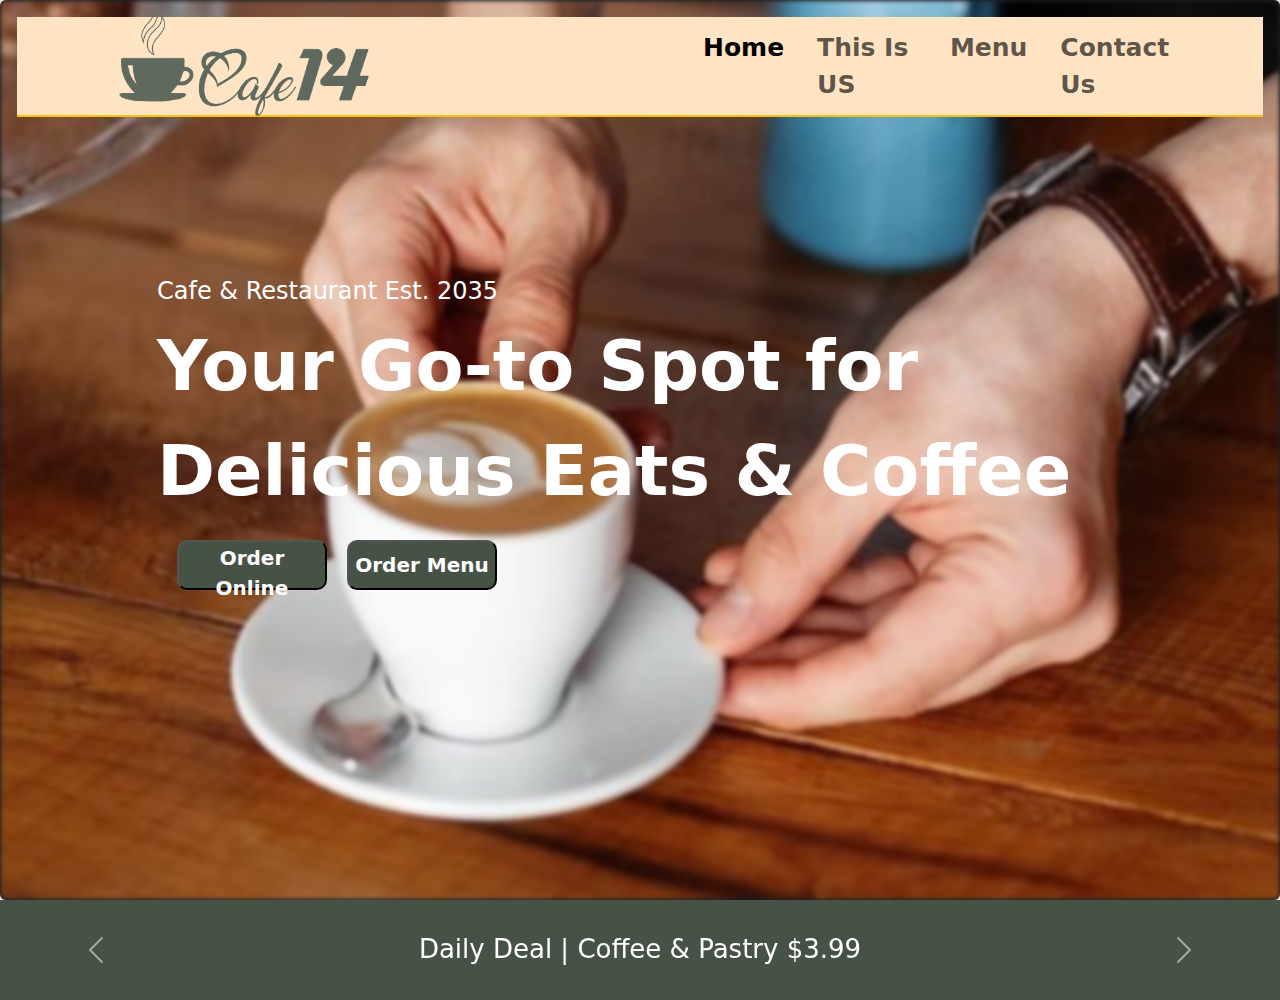
==== index.html @ 13548857 "first commit" ====
<!doctype html>
<html lang="en">
  <head>
    <meta charset="utf-8">
    <meta name="viewport" content="width=device-width, initial-scale=1">
    <title>G-Protect-3</title>
    <link href="https://cdn.jsdelivr.net/npm/bootstrap@5.3.3/dist/css/bootstrap.min.css" rel="stylesheet" integrity="sha384-QWTKZyjpPEjISv5WaRU9OFeRpok6YctnYmDr5pNlyT2bRjXh0JMhjY6hW+ALEwIH" crossorigin="anonymous">
    <link rel="stylesheet" href="style.css">
  </head>
  <body>
  <section>
    <!-- 1st section -->
    <section>
        <div class="card bg-wal text-bg-dark">
            <img src="images/bg.jpeg" class="card-img" alt="...">
            <div class="card-img-overlay">
                <!-- Navbar -->
                <div>
                    <nav class="navbar navv navbar-expand-lg border-bottom border-warning border-2">
                        <div class="container-fluid">
                          <a class="navbar-brand" href="#">
                            <img src="images/Cafe 14 Loogo.png" class="logo" alt="">
                          </a>
                          <button class="navbar-toggler" type="button" data-bs-toggle="collapse" data-bs-target="#navbarNavAltMarkup" aria-controls="navbarNavAltMarkup" aria-expanded="false" aria-label="Toggle navigation">
                            <span class="navbar-toggler-icon"></span>
                          </button>
                          
                          <div class="collapse navbar-collapse" id="navbarNavAltMarkup">
                            <div class="colorr">
                            <div class="navbar-nav">
                              <a class="nav-link active" aria-current="page" href="#">Home</a>
                              <a class="nav-link link1" href="#">This Is US</a>
                              <a class="nav-link link1" href="#">Menu</a>
                              <a class="nav-link link1" href="#">Contact Us</a>
                              <button class="btn-nav">Login</button>
                            </div>
                            
                        </div>
                          </div>
                        </div>
                      </nav>
                      <!-- middle-text -->
                      <div class="middle-text">
                        <p class="h4">Cafe & Restaurant Est. 2035</p>
                        <p class="sizee">Your Go-to Spot for<br>Delicious Eats & Coffee</p>
                       
                        <div class="d-flex">
                            <button class="btn-middle">Order Online </button>
                            <button class="btn-middle">Order Menu</button>
                        </div>
                      </div>
                </div>
            </div>
          </div>
    </section>
    <!-- slider section -->
    <section class="slider-sec">
        <div id="carouselExampleControlsNoTouching" class="carousel slide" data-bs-touch="false">
            <div class="carousel-inner slider">
              <div class="carousel-item slider-text active">
                <p>
                    Daily Deal  | Coffee & Pastry $3.99</p>
              </div>
              <div class="carousel-item slider-text">
                <p>Weekend Brunch     I    Saturday 9am - 2pm</p>
              </div>
              
            </div>
            <button class="carousel-control-prev" type="button" data-bs-target="#carouselExampleControlsNoTouching" data-bs-slide="prev">
              <span class="carousel-control-prev-icon" aria-hidden="true"></span>
              <span class="visually-hidden">Previous</span>
            </button>
            <button class="carousel-control-next" type="button" data-bs-target="#carouselExampleControlsNoTouching" data-bs-slide="next">
              <span class="carousel-control-next-icon" aria-hidden="true"></span>
              <span class="visually-hidden">Next</span>
            </button>
          </div>
    </section>
  </section>
    <script src="https://cdn.jsdelivr.net/npm/bootstrap@5.3.3/dist/js/bootstrap.bundle.min.js" integrity="sha384-YvpcrYf0tY3lHB60NNkmXc5s9fDVZLESaAA55NDzOxhy9GkcIdslK1eN7N6jIeHz" crossorigin="anonymous"></script>
  </body>
</html>
---- style.css ----
/* 1st section */
/* dasktop */
 @media only screen and (min-width:801px){ 
.card-img{
    height:100%;
    width: 100%;
    filter: blur(2px);
}
.bg-wal{
    height:900px;
}
/* navbar */

.navbar{
    background-color: bisque;
    height: 100px;
}
.colorr{
    width: 100%;
}
.navbar-brand{
    margin-left: 90px;
   
}
.link1{
    margin-left: 17px;
}
.navbar-nav{
font-weight: 700;
padding: 10px;
margin-left: 300px;
font-size: 25px;
}
.btn-nav{
    width: 170px;
    height: 60px;
    font-weight: 700;
    font-size: 23px;
    background-color: rgb(71, 82, 71);
    border-radius: 10px;
    color: white;
   margin-left: 430px;
}
.logo{
    width: 250px;
    height: 130px;
}
}

/* moblie */
@media only screen and (max-width:600px){
    .colorr{
        width: 100%;
    }
    .logo{
        width: 150px;
        height: 80px;
    }
    .navbar-brand{
        font-size: 40px;
        color: rgb(71, 82, 71);
        font-weight: 700;
    }
  
  .navbar{
    background-color: bisque;
  
  }
    .navbar-nav{
    font-weight: 700;
    padding: 10px;
    text-align: center;
    font-size: 20px;
    }
    .btn-nav{
        width: 130px;
        height: 40px;
        font-weight: 700;
        font-size: 20px;
        background-color: rgb(71, 82, 71);
        border-radius: 10px;
        color: white;
      margin-left: 190px;
      margin-bottom: 20px;
    }
}

/* Middle text */
/* responsive */
/* dasktop */
@media only screen and (min-width:801px){ 
.middle-text{
margin-left: 140px;
margin-top: 160px;
 
}
.sizee{
    font-size: 70px;
    font-weight: 700;
}
.btn-middle{
    width: 150px;
    height: 50px;
    font-weight: 700;
    font-size: 20px;
    background-color:rgb(71, 82, 71);
    border-radius: 10px;
    color: white;
    margin-left: 20px;
    
}
}
/* moblie */
@media only screen and (max-width:600px){
    .middle-text{
        margin-left:130px;
        margin-top: 40px;
         
        }
        .sizee{
            font-size: 30px;
            font-weight: 700;
            color:rgb(71, 82, 71);
        }
        .btn-middle{
            width: 120px;
            height: 40px;
            font-weight: 700;
            font-size: 13px;
            background-color:rgb(71, 82, 71);
            border-radius: 10px;
            color: white;
            margin-left: 10px;
            
        }
}
/* slider-sec */

.slider{
    height: 100px;
    background-color: rgb(71, 82, 71);
}
.slider-text {
    text-align: center;
    font-size: 26px;
    color: white;
    margin-top: 30px;
}
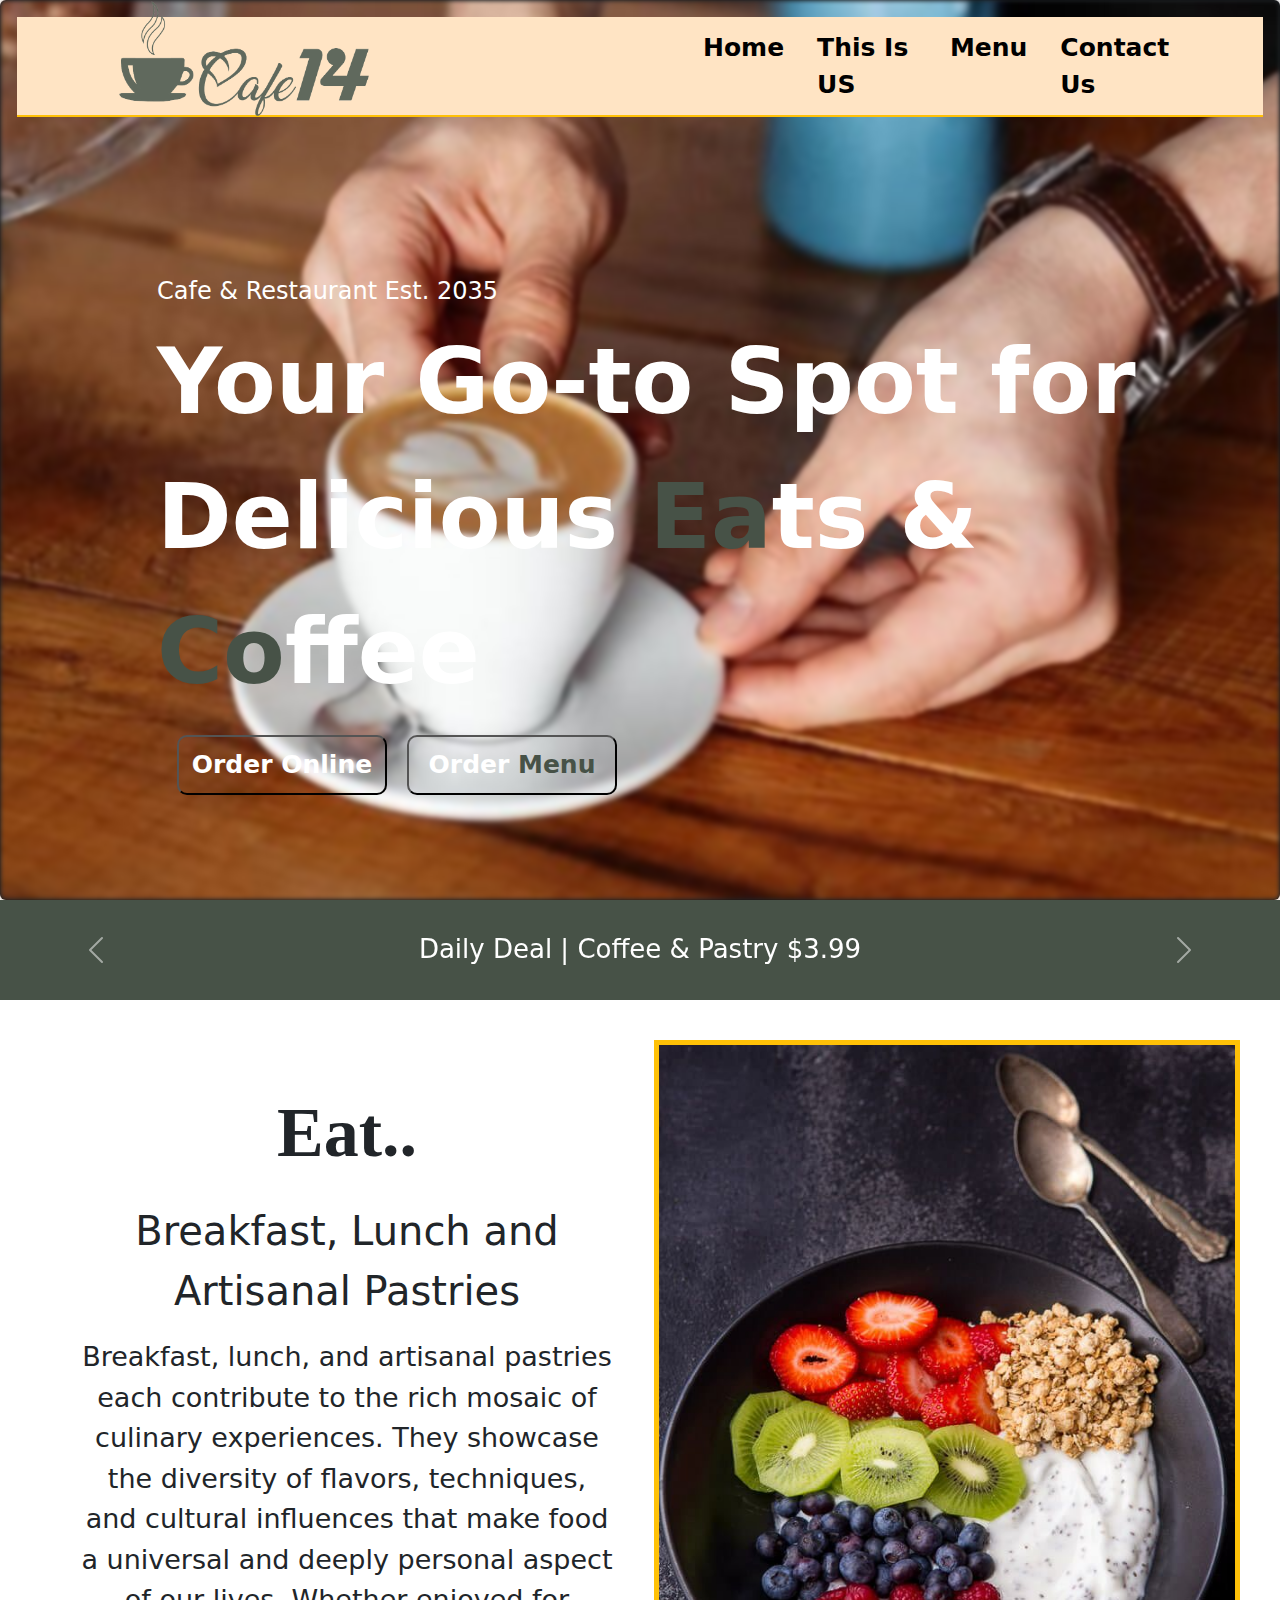
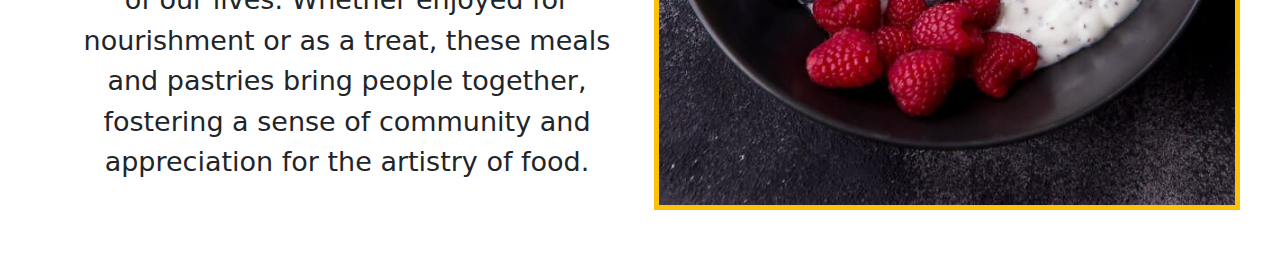
==== commit e8d71f16: "first commit" ====
--- a/index.html
+++ b/index.html
@@ -28,7 +28,7 @@
                           <div class="collapse navbar-collapse" id="navbarNavAltMarkup">
                             <div class="colorr">
                             <div class="navbar-nav">
-                              <a class="nav-link active" aria-current="page" href="#">Home</a>
+                              <a class="nav-link active link2" aria-current="page" href="#">Home</a>
                               <a class="nav-link link1" href="#">This Is US</a>
                               <a class="nav-link link1" href="#">Menu</a>
                               <a class="nav-link link1" href="#">Contact Us</a>
@@ -42,11 +42,11 @@
                       <!-- middle-text -->
                       <div class="middle-text">
                         <p class="h4">Cafe & Restaurant Est. 2035</p>
-                        <p class="sizee">Your Go-to Spot for<br>Delicious Eats & Coffee</p>
+                        <p class="sizee">Your Go-to Spot for<br>Delicious <span>Ea</span>ts & <span>Co</span>ffee</p>
                        
                         <div class="d-flex">
                             <button class="btn-middle">Order Online </button>
-                            <button class="btn-middle">Order Menu</button>
+                            <button class="btn-middle">Order <span>Menu</span></button>
                         </div>
                       </div>
                 </div>
@@ -76,6 +76,19 @@
             </button>
           </div>
     </section>
+    <!-- Eat sec -->
+    <section>
+        <div class="d-flexx">
+            <div class="eat-text">
+                <p class="eat-size">Eat..</p>
+                <p class="eat-size2">Breakfast, Lunch and Artisanal Pastries</p>
+                <p class="eat-size3">Breakfast, lunch, and artisanal pastries each contribute to the rich mosaic of culinary experiences. They showcase the diversity of flavors, techniques, and cultural influences that make food a universal and deeply personal aspect of our lives. Whether enjoyed for nourishment or as a treat, these meals and pastries bring people together, fostering a sense of community and appreciation for the artistry of food.</p>
+            </div>
+            <div class="eat-img">
+                <img src="images/breakfast.jpeg" class="breakfast border border-5 border-warning" alt="">
+            </div>
+        </div>
+    </section>
   </section>
     <script src="https://cdn.jsdelivr.net/npm/bootstrap@5.3.3/dist/js/bootstrap.bundle.min.js" integrity="sha384-YvpcrYf0tY3lHB60NNkmXc5s9fDVZLESaAA55NDzOxhy9GkcIdslK1eN7N6jIeHz" crossorigin="anonymous"></script>
   </body>
--- a/style.css
+++ b/style.css
@@ -24,6 +24,10 @@
 }
 .link1{
     margin-left: 17px;
+    color:black;
+}
+.link2{
+    color:rgb(71, 82, 71);
 }
 .navbar-nav{
 font-weight: 700;
@@ -46,7 +50,43 @@
     height: 130px;
 }
 }
-
+/* tap */
+@media only screen and (min-width:601px) and (max-width:800px){
+    .colorr{
+        width: 100%;
+    }
+    .logo{
+        width: 150px;
+        height: 80px;
+    }
+    .navbar-brand{
+        font-size: 50px;
+        color: rgb(71, 82, 71);
+        font-weight: 700;
+    }
+  
+  .navbar{
+    background-color: bisque;
+  
+  }
+    .navbar-nav{
+    font-weight: 700;
+    padding: 10px;
+    text-align: center;
+    font-size: 20px;
+    }
+    .btn-nav{
+        width: 130px;
+        height: 40px;
+        font-weight: 700;
+        font-size: 20px;
+        background-color: rgb(71, 82, 71);
+        border-radius: 10px;
+        color: white;
+      margin-left: 190px;
+      margin-bottom: 20px;
+    } 
+}
 /* moblie */
 @media only screen and (max-width:600px){
     .colorr{
@@ -94,21 +134,48 @@
 margin-top: 160px;
  
 }
+span{
+    color:rgb(71, 82, 71);
+}
 .sizee{
-    font-size: 70px;
+    font-size: 90px;
     font-weight: 700;
 }
 .btn-middle{
-    width: 150px;
-    height: 50px;
-    font-weight: 700;
-    font-size: 20px;
-    background-color:rgb(71, 82, 71);
+    width: 210px;
+    height: 60px;
+    font-weight: 700;
+    font-size: 25px;
+    background-color: transparent;
     border-radius: 10px;
-    color: white;
+    color:white;
     margin-left: 20px;
     
 }
+}
+/* tap */
+@media only screen and (min-width:601px) and (max-width:800px){
+    .middle-text{
+        margin-left:130px;
+        margin-top: 40px;
+         
+        }
+        .sizee{
+            font-size: 30px;
+            font-weight: 700;
+            color:black;
+        }
+        .btn-middle{
+            width: 120px;
+            height: 40px;
+            font-weight: 700;
+            font-size: 13px;
+            background-color:rgb(71, 82, 71);
+            border-radius: 10px;
+            color: white;
+            margin-left: 10px;
+            
+        }
 }
 /* moblie */
 @media only screen and (max-width:600px){
@@ -120,7 +187,7 @@
         .sizee{
             font-size: 30px;
             font-weight: 700;
-            color:rgb(71, 82, 71);
+            color:black;
         }
         .btn-middle{
             width: 120px;
@@ -134,6 +201,17 @@
             
         }
 }
+/* hover btn */
+.link1:hover{
+    color:rgb(71, 82, 71);
+}
+span:hover{
+    color: black;  
+}
+.btn-middle:hover{
+    background-color:rgb(71, 82, 71);
+    color: black;
+}
 /* slider-sec */
 
 .slider{
@@ -145,4 +223,36 @@
     font-size: 26px;
     color: white;
     margin-top: 30px;
+}
+/* eat sec */
+.d-flexx{
+
+    display: flex;
+    padding: 40px;
+}
+.breakfast{
+width: 100%;
+height: 100%;
+}
+.eat-text{
+    text-align: center;
+    width: 900px;
+    
+    padding: 40px;
+}
+.eat-img{
+    
+    width:900px ;
+    height: 770px;
+}
+.eat-size{
+    font-size: 70px;
+    font-weight: 800;
+    font-family:serif;
+}
+.eat-size2{
+    font-size: 40px;
+}
+.eat-size3{
+    font-size: 27px;
 }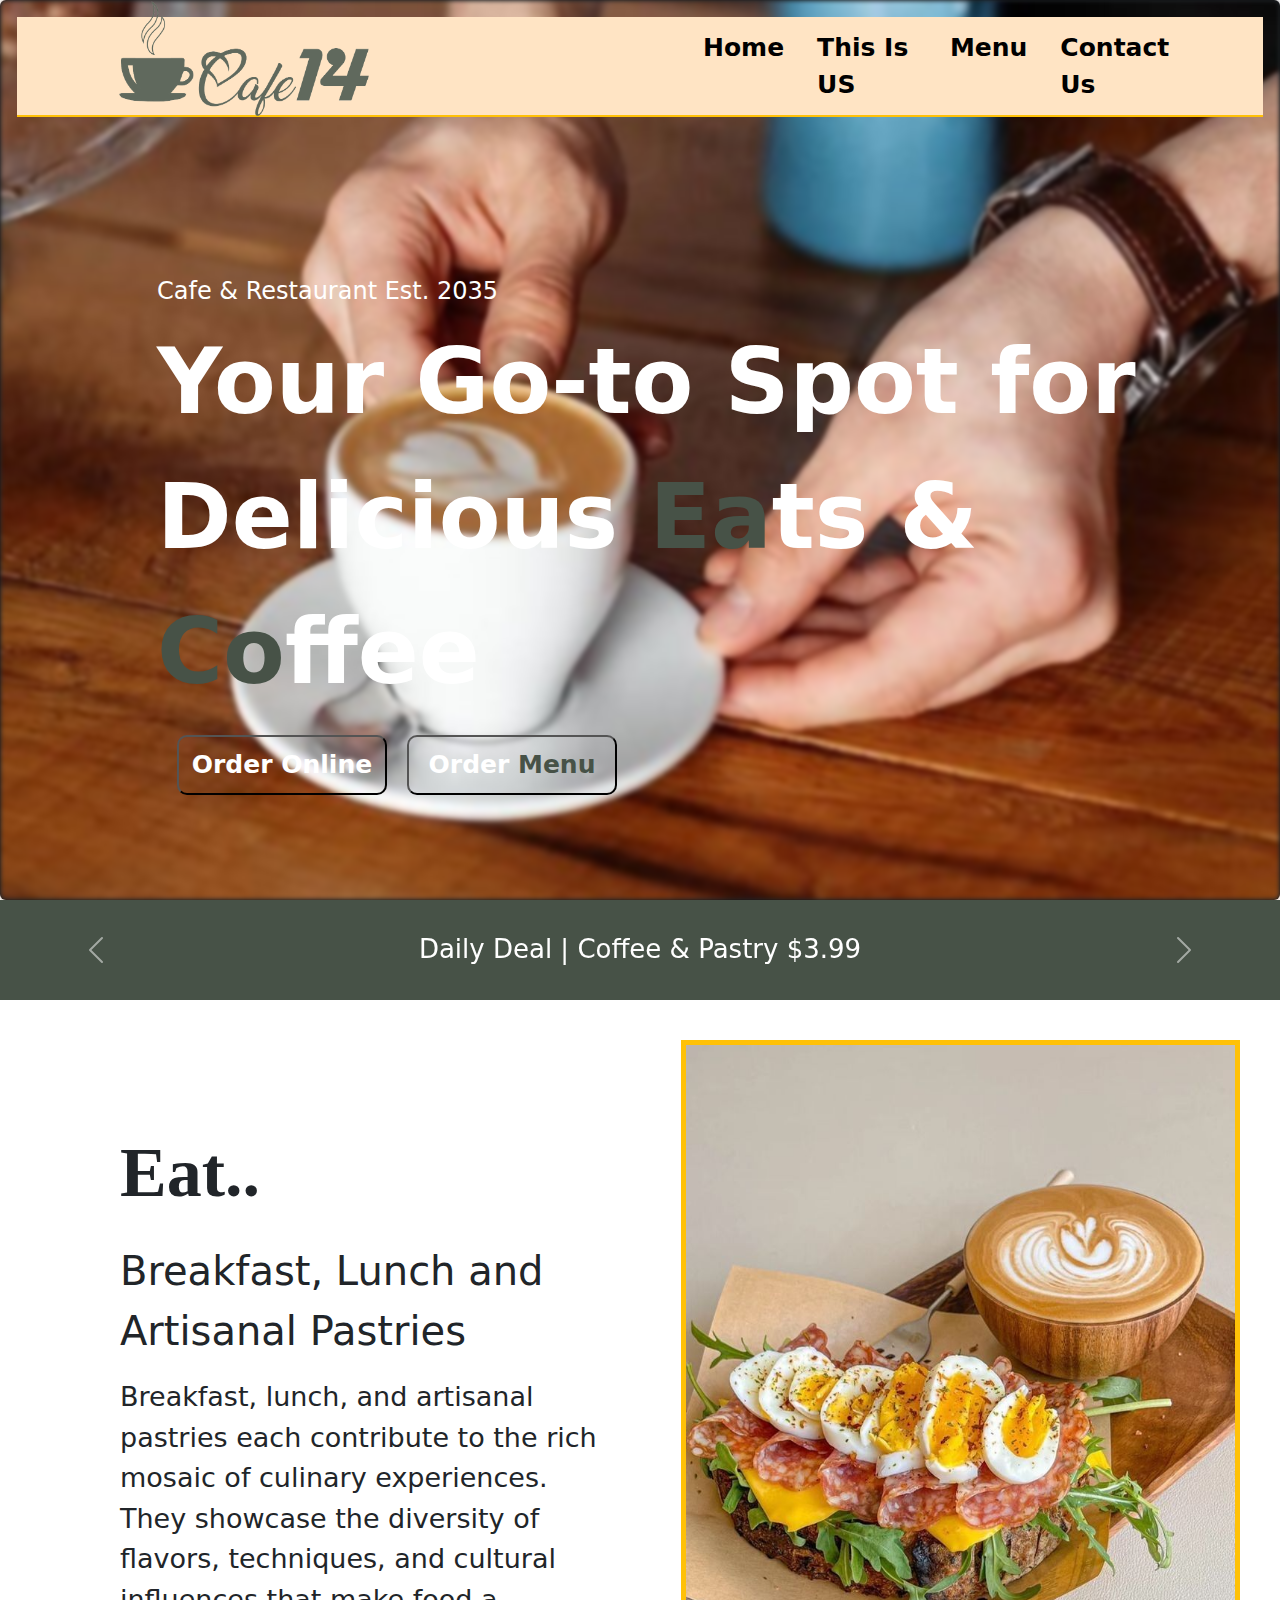
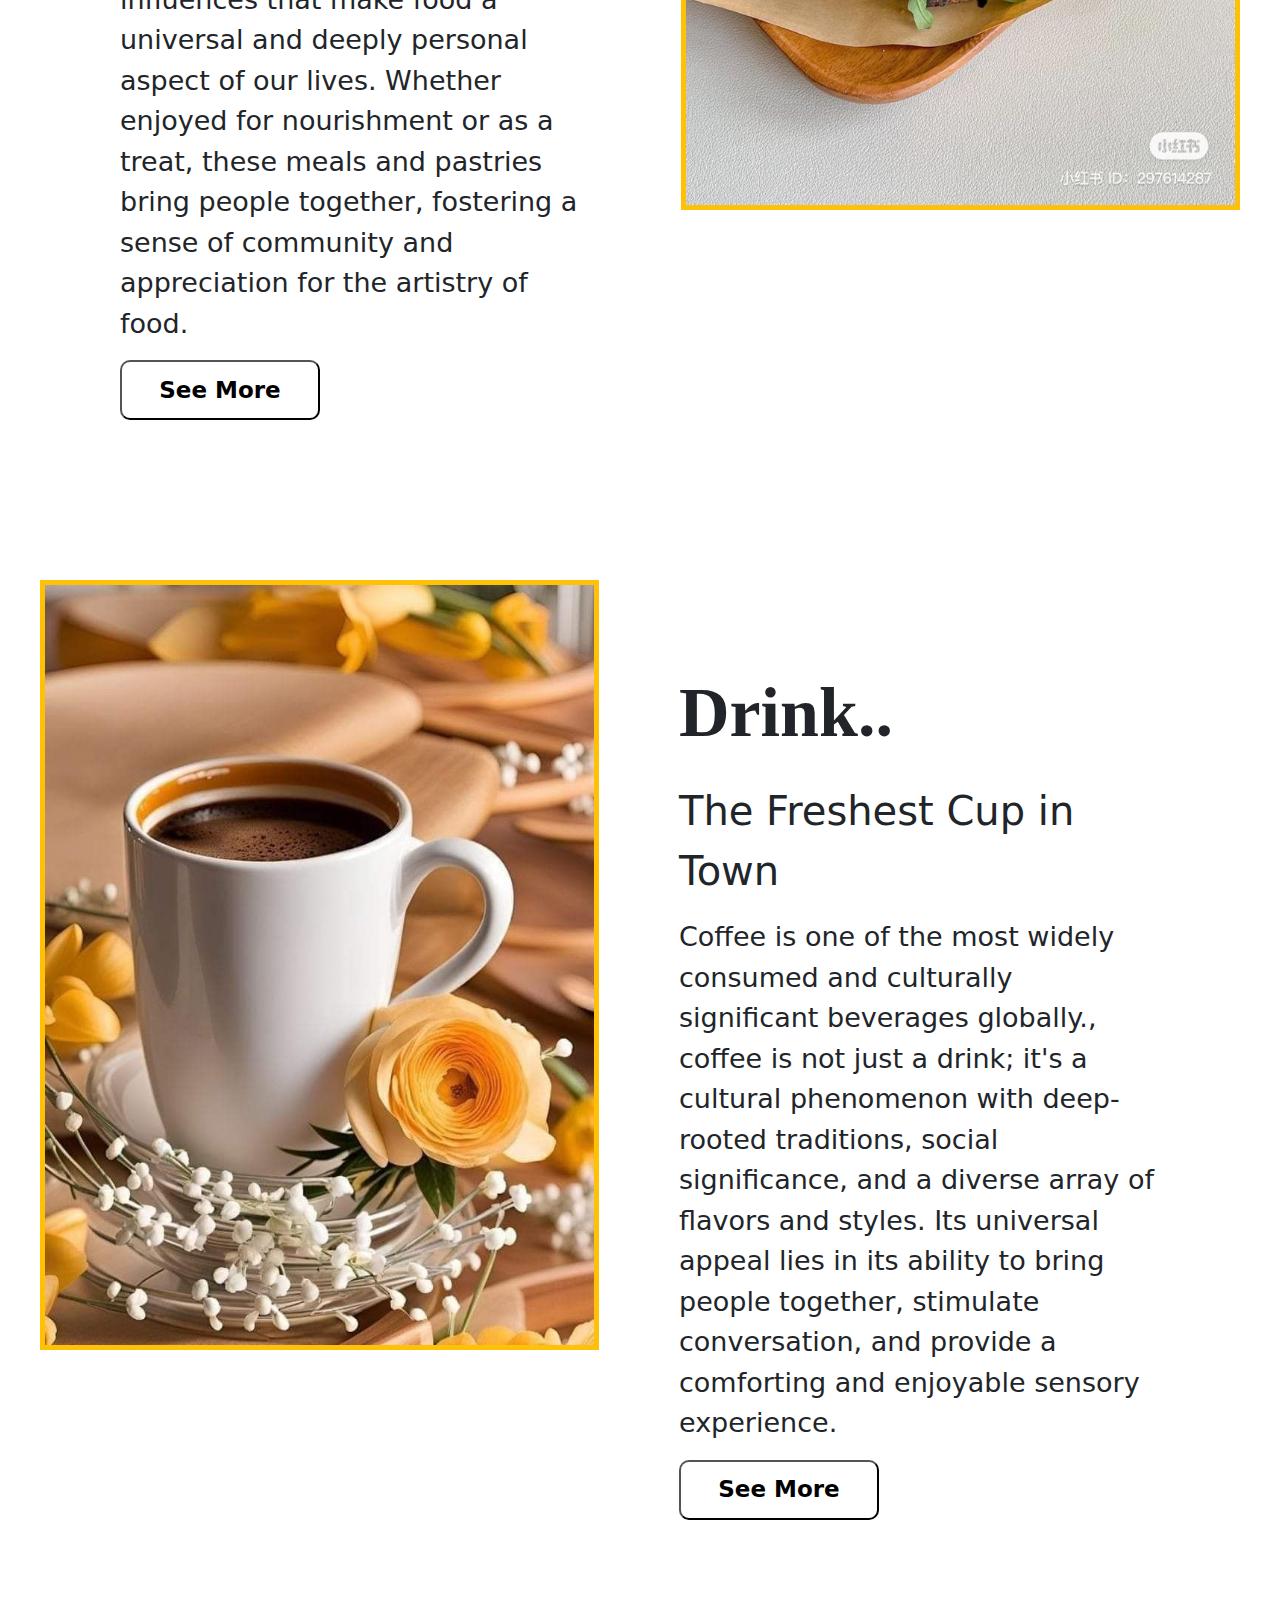
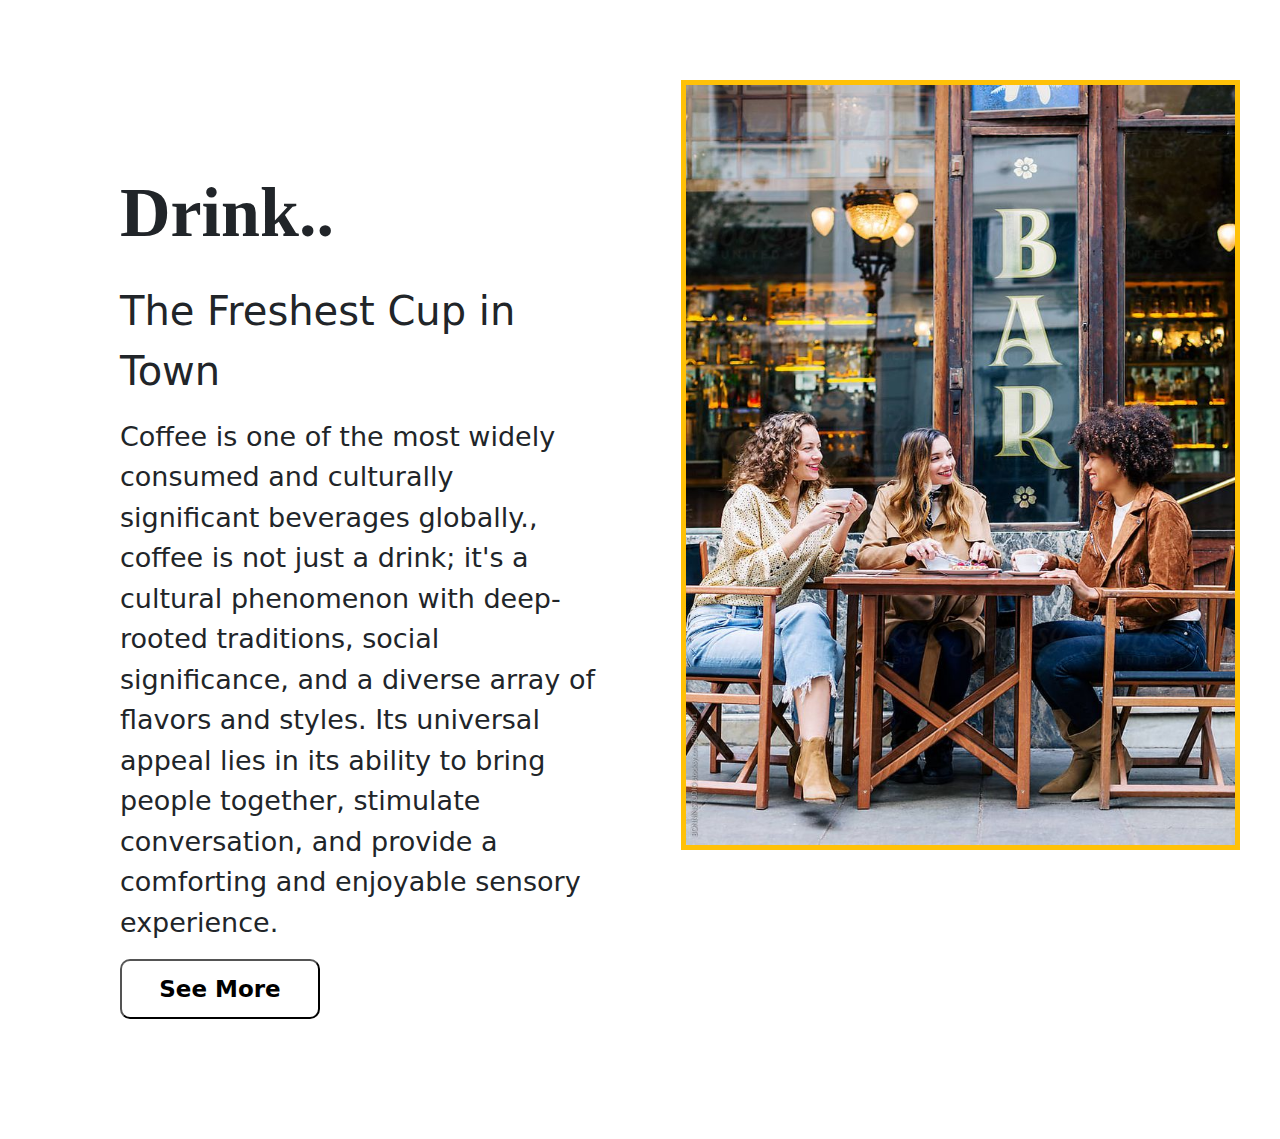
==== commit b1317518: "done" ====
--- a/index.html
+++ b/index.html
@@ -78,17 +78,50 @@
     </section>
     <!-- Eat sec -->
     <section>
-        <div class="d-flexx">
+        <div class="d-flexxx">
             <div class="eat-text">
                 <p class="eat-size">Eat..</p>
                 <p class="eat-size2">Breakfast, Lunch and Artisanal Pastries</p>
                 <p class="eat-size3">Breakfast, lunch, and artisanal pastries each contribute to the rich mosaic of culinary experiences. They showcase the diversity of flavors, techniques, and cultural influences that make food a universal and deeply personal aspect of our lives. Whether enjoyed for nourishment or as a treat, these meals and pastries bring people together, fostering a sense of community and appreciation for the artistry of food.</p>
+                <button class="eat-btn">See More</button>
             </div>
             <div class="eat-img">
                 <img src="images/breakfast.jpeg" class="breakfast border border-5 border-warning" alt="">
             </div>
         </div>
     </section>
+    <!-- drink sec -->
+    <section>
+        <div class="d-flexx">
+            <div class="drink-img">
+                <img src="images/drink.jpeg" class="breakfast border border-5 border-warning" alt="">
+            </div>
+            <div class="drink-text">
+                <p class="drink-size">Drink..</p>
+                <p class="drink-size2">The Freshest Cup in Town </p>
+                <p class="drink-size3">
+                    Coffee is one of the most widely consumed and culturally significant beverages globally., coffee is not just a drink; it's a cultural phenomenon with deep-rooted traditions, social significance, and a diverse array of flavors and styles. Its universal appeal lies in its ability to bring people together, stimulate conversation, and provide a comforting and enjoyable sensory experience.</p>
+                <button class="drink-btn">See More</button>
+            </div>
+            
+        </div>
+    </section>
+        <!-- enjoy sec -->
+        <section>
+            <div class="d-flexx">
+               
+                <div class="enjoy-text">
+                    <p class="enjoy-size">Drink..</p>
+                    <p class="enjoy-size2">The Freshest Cup in Town </p>
+                    <p class="enjoy-size3">
+                        Coffee is one of the most widely consumed and culturally significant beverages globally., coffee is not just a drink; it's a cultural phenomenon with deep-rooted traditions, social significance, and a diverse array of flavors and styles. Its universal appeal lies in its ability to bring people together, stimulate conversation, and provide a comforting and enjoyable sensory experience.</p>
+                    <button class="enjoy-btn">See More</button>
+                </div>
+                <div class="enjoy-img">
+                    <img src="images/friend.jpeg" class="breakfast border border-5 border-warning" alt="">
+                </div>
+            </div>
+        </section>
   </section>
     <script src="https://cdn.jsdelivr.net/npm/bootstrap@5.3.3/dist/js/bootstrap.bundle.min.js" integrity="sha384-YvpcrYf0tY3lHB60NNkmXc5s9fDVZLESaAA55NDzOxhy9GkcIdslK1eN7N6jIeHz" crossorigin="anonymous"></script>
   </body>
--- a/style.css
+++ b/style.css
@@ -225,7 +225,7 @@
     margin-top: 30px;
 }
 /* eat sec */
-.d-flexx{
+.d-flexxx{
 
     display: flex;
     padding: 40px;
@@ -235,14 +235,14 @@
 height: 100%;
 }
 .eat-text{
-    text-align: center;
+    text-align:start;
     width: 900px;
     
-    padding: 40px;
+    padding: 80px;
 }
 .eat-img{
     
-    width:900px ;
+    width:860px ;
     height: 770px;
 }
 .eat-size{
@@ -255,4 +255,107 @@
 }
 .eat-size3{
     font-size: 27px;
+}
+.eat-btn{
+    width: 200px;
+    height: 60px;
+    font-weight: 700;
+    font-size: 23px;
+    background-color: white;
+    border-radius: 10px;
+    color:black;
+}
+.eat-btn:hover{
+    background-color:rgb(71, 82, 71);
+    color:white;
+}
+/* drink-sec */
+.d-flexx{
+ 
+    display: flex;
+    padding: 40px;
+}
+.breakfast{
+width: 100%;
+height: 100%;
+}
+.drink-text{
+    text-align:start;
+    width: 900px;
+    
+    padding: 80px;
+}
+.drink-img{
+    
+    width:860px ;
+    height: 770px;
+}
+.drink-size{
+    font-size: 70px;
+    font-weight: 800;
+    font-family:serif;
+}
+.drink-size2{
+    font-size: 40px;
+}
+.drink-size3{
+    font-size: 27px;
+}
+.drink-btn{
+    width: 200px;
+    height: 60px;
+    font-weight: 700;
+    font-size: 23px;
+    background-color: white;
+    border-radius: 10px;
+    color:black;
+}
+.drink-btn:hover{
+    background-color:rgb(71, 82, 71);
+    color:white;
+}
+/* enjoy-sec */
+.d-flexx{
+    
+    display: flex;
+    padding: 40px;
+}
+.breakfast{
+width: 100%;
+height: 100%;
+}
+.enjoy-text{
+    text-align:start;
+    width: 900px;
+    
+    padding: 80px;
+}
+.enjoy-img{
+    
+    width:860px ;
+    height: 770px;
+}
+.enjoy-size{
+    font-size: 70px;
+    font-weight: 800;
+    font-family:serif;
+}
+.enjoy-size2{
+    font-size: 40px;
+}
+.enjoy-size3{
+    font-size: 27px;
+}
+.enjoy-btn{
+    width: 200px;
+    height: 60px;
+    font-weight: 700;
+    font-size: 23px;
+    background-color: white;
+    border-radius: 10px;
+    color:black;
+}
+.enjoy-btn:hover{
+    background-color:rgb(71, 82, 71);
+    color:white;
 }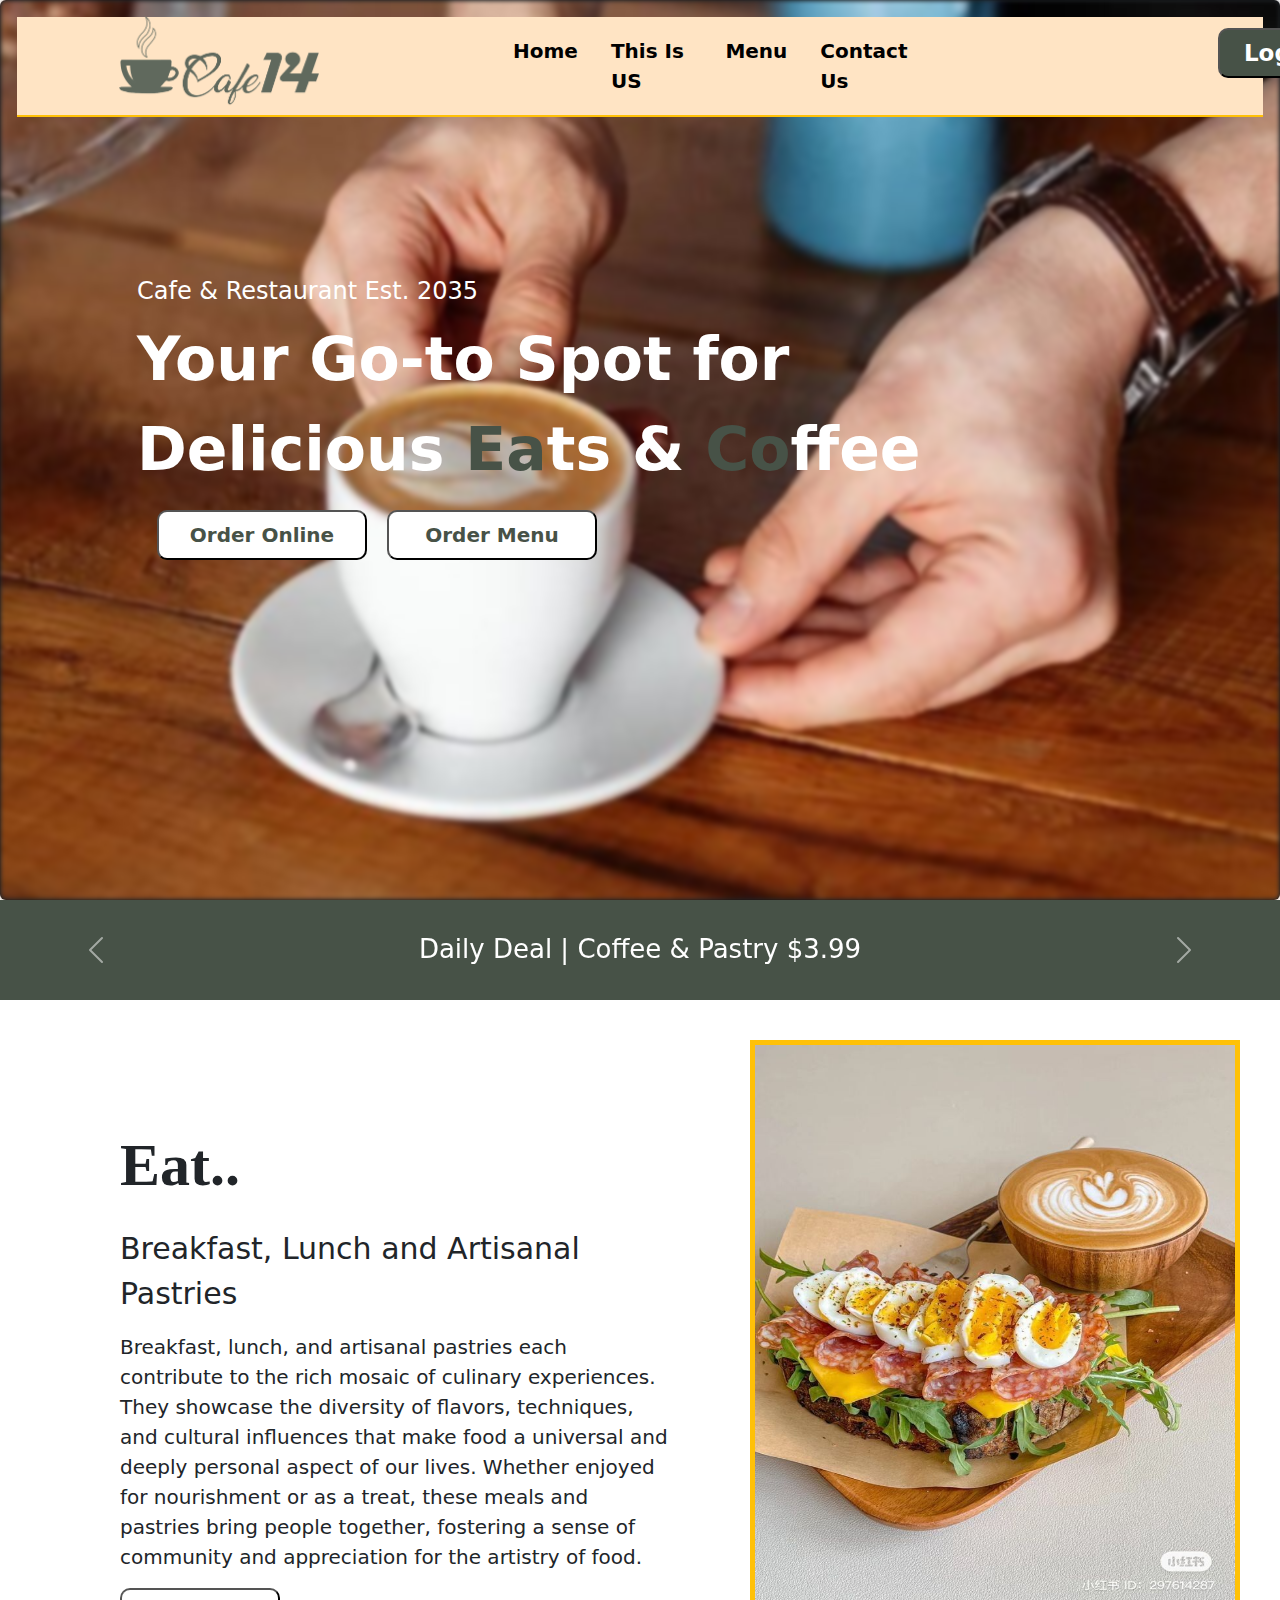
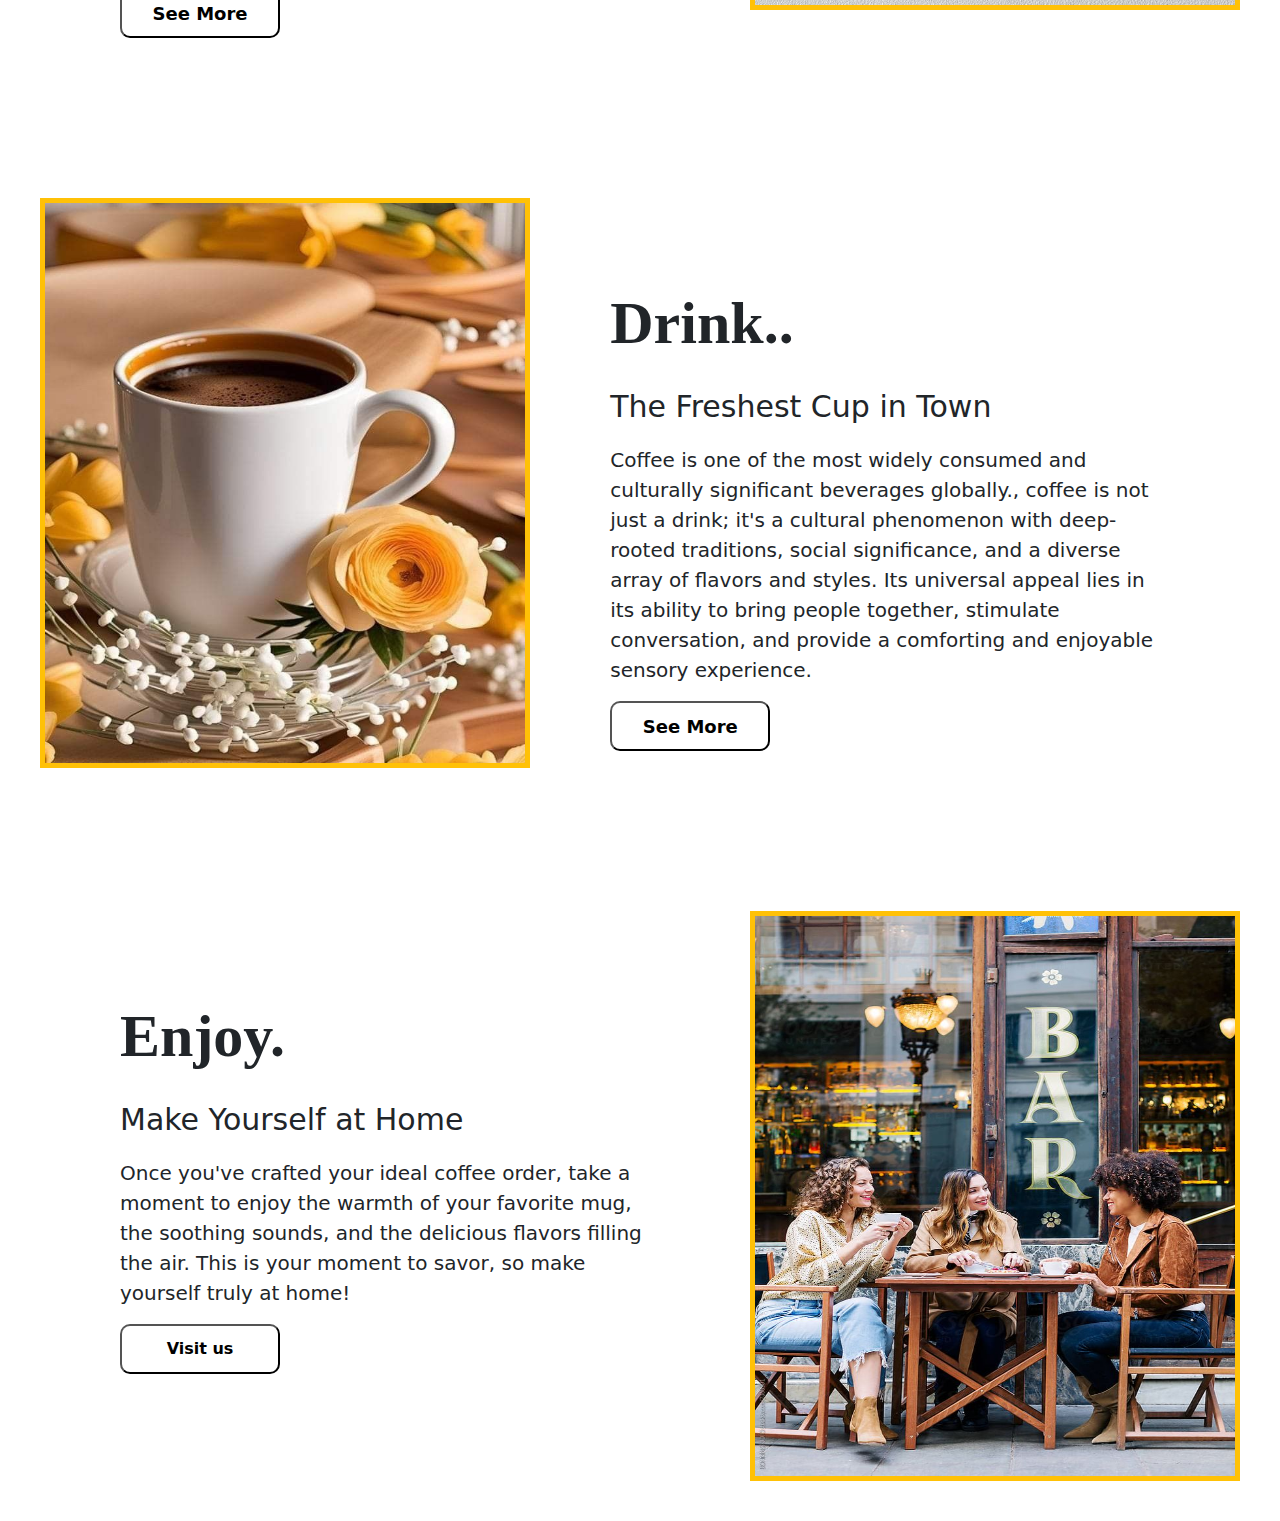
==== commit c0f010b9: "done" ====
--- a/index.html
+++ b/index.html
@@ -46,7 +46,7 @@
                        
                         <div class="d-flex">
                             <button class="btn-middle">Order Online </button>
-                            <button class="btn-middle">Order <span>Menu</span></button>
+                            <button class="btn-middle">Order Menu</button>
                         </div>
                       </div>
                 </div>
@@ -94,7 +94,7 @@
     <section>
         <div class="d-flexx">
             <div class="drink-img">
-                <img src="images/drink.jpeg" class="breakfast border border-5 border-warning" alt="">
+                <img src="images/drink.jpeg" class="breakfast2 border border-5 border-warning" alt="">
             </div>
             <div class="drink-text">
                 <p class="drink-size">Drink..</p>
@@ -108,17 +108,17 @@
     </section>
         <!-- enjoy sec -->
         <section>
-            <div class="d-flexx">
+            <div class="d-flexxex">
                
                 <div class="enjoy-text">
-                    <p class="enjoy-size">Drink..</p>
-                    <p class="enjoy-size2">The Freshest Cup in Town </p>
+                    <p class="enjoy-size">Enjoy.</p>
+                    <p class="enjoy-size2">Make Yourself at Home</p>
                     <p class="enjoy-size3">
-                        Coffee is one of the most widely consumed and culturally significant beverages globally., coffee is not just a drink; it's a cultural phenomenon with deep-rooted traditions, social significance, and a diverse array of flavors and styles. Its universal appeal lies in its ability to bring people together, stimulate conversation, and provide a comforting and enjoyable sensory experience.</p>
-                    <button class="enjoy-btn">See More</button>
+                     Once you've crafted your ideal coffee order, take a moment to enjoy the warmth of your favorite mug, the soothing sounds, and the delicious flavors filling the air. This is your moment to savor, so make yourself truly at home!</p>
+                    <button class="enjoy-btn">Visit us</button>
                 </div>
                 <div class="enjoy-img">
-                    <img src="images/friend.jpeg" class="breakfast border border-5 border-warning" alt="">
+                    <img src="images/friend.jpeg" class="breakfast3 border border-5 border-warning" alt="">
                 </div>
             </div>
         </section>
--- a/style.css
+++ b/style.css
@@ -32,22 +32,22 @@
 .navbar-nav{
 font-weight: 700;
 padding: 10px;
-margin-left: 300px;
-font-size: 25px;
+margin-left: 160px;
+font-size: 20px;
 }
 .btn-nav{
-    width: 170px;
-    height: 60px;
+    width: 160px;
+    height: 50px;
     font-weight: 700;
     font-size: 23px;
     background-color: rgb(71, 82, 71);
     border-radius: 10px;
     color: white;
-   margin-left: 430px;
+   margin-left: 300px;
 }
 .logo{
-    width: 250px;
-    height: 130px;
+    width: 200px;
+    height: 100px;
 }
 }
 /* tap */
@@ -130,7 +130,7 @@
 /* dasktop */
 @media only screen and (min-width:801px){ 
 .middle-text{
-margin-left: 140px;
+margin-left: 120px;
 margin-top: 160px;
  
 }
@@ -138,17 +138,17 @@
     color:rgb(71, 82, 71);
 }
 .sizee{
-    font-size: 90px;
+    font-size: 60px;
     font-weight: 700;
 }
 .btn-middle{
     width: 210px;
-    height: 60px;
-    font-weight: 700;
-    font-size: 25px;
-    background-color: transparent;
+    height: 50px;
+    font-weight: 700;
+    font-size: 20px;
+    background-color:white;
     border-radius: 10px;
-    color:white;
+    color:rgb(71, 82, 71);
     margin-left: 20px;
     
 }
@@ -210,7 +210,7 @@
 }
 .btn-middle:hover{
     background-color:rgb(71, 82, 71);
-    color: black;
+    color: white;
 }
 /* slider-sec */
 
@@ -225,6 +225,9 @@
     margin-top: 30px;
 }
 /* eat sec */
+/* responsive */
+/* dasktop */
+@media only screen and (min-width:801px){
 .d-flexxx{
 
     display: flex;
@@ -242,25 +245,25 @@
 }
 .eat-img{
     
-    width:860px ;
-    height: 770px;
+    width:660px ;
+    height: 570px;
 }
 .eat-size{
-    font-size: 70px;
+    font-size: 60px;
     font-weight: 800;
     font-family:serif;
 }
 .eat-size2{
-    font-size: 40px;
+    font-size: 30px;
 }
 .eat-size3{
-    font-size: 27px;
+    font-size: 20px;
 }
 .eat-btn{
-    width: 200px;
-    height: 60px;
-    font-weight: 700;
-    font-size: 23px;
+    width: 160px;
+    height: 50px;
+    font-weight: 700;
+    font-size: 18px;
     background-color: white;
     border-radius: 10px;
     color:black;
@@ -268,14 +271,107 @@
 .eat-btn:hover{
     background-color:rgb(71, 82, 71);
     color:white;
+}}
+/* tap */
+@media only screen and (min-width:601px) and (max-width:800px){
+    .d-flexxx{
+        padding: 70px;
+    }
+    .breakfast{
+    width: 500%;
+    height: 50%;
+    }
+    .eat-text{
+        text-align:start;
+        width: 500px;
+        
+        padding: 80px;
+    }
+    .eat-img{
+        
+        width:500px ;
+        height:400px;
+    }
+    .eat-size{
+        font-size: 30px;
+        font-weight: 800;
+        font-family:serif;
+    }
+    .eat-size2{
+        font-size: 20px;
+    }
+    .eat-size3{
+        font-size: 15px;
+    }
+    .eat-btn{
+        width: 140px;
+        height: 40px;
+        font-weight: 700;
+        font-size: 13px;
+        background-color: white;
+        border-radius: 10px;
+        color:black;
+    }
+    .eat-btn:hover{
+        background-color:rgb(71, 82, 71);
+        color:white;
+    } 
+}
+/* moblie */
+@media only screen and (max-width:600px){
+    .d-flexxx{
+        padding:0px;
+    }
+    .breakfast{
+    width: 100%;
+    height: 100%;
+    }
+    .eat-text{
+        text-align:start;
+        width: 500px;
+        
+        padding: 60px;
+    }
+    .eat-img{
+        
+        width:550px ;
+        height:400px;
+    }
+    .eat-size{
+        font-size: 30px;
+        font-weight: 800;
+        font-family:serif;
+    }
+    .eat-size2{
+        font-size: 20px;
+    }
+    .eat-size3{
+        font-size: 15px;
+    }
+    .eat-btn{
+        width: 140px;
+        height: 40px;
+        font-weight: 700;
+        font-size: 13px;
+        background-color: white;
+        border-radius: 10px;
+        color:black;
+    }
+    .eat-btn:hover{
+        background-color:rgb(71, 82, 71);
+        color:white;
+    }
 }
 /* drink-sec */
+/* dasktop */
+@media only screen and (min-width:801px){
+
 .d-flexx{
  
     display: flex;
     padding: 40px;
 }
-.breakfast{
+.breakfast2{
 width: 100%;
 height: 100%;
 }
@@ -287,25 +383,25 @@
 }
 .drink-img{
     
-    width:860px ;
-    height: 770px;
+    width:660px ;
+    height: 570px;
 }
 .drink-size{
-    font-size: 70px;
+    font-size: 60px;
     font-weight: 800;
     font-family:serif;
 }
 .drink-size2{
-    font-size: 40px;
+    font-size: 30px;
 }
 .drink-size3{
-    font-size: 27px;
+    font-size: 20px;
 }
 .drink-btn{
-    width: 200px;
-    height: 60px;
-    font-weight: 700;
-    font-size: 23px;
+    width: 160px;
+    height: 50px;
+    font-weight: 700;
+    font-size: 18px;
     background-color: white;
     border-radius: 10px;
     color:black;
@@ -313,14 +409,106 @@
 .drink-btn:hover{
     background-color:rgb(71, 82, 71);
     color:white;
+}}
+/* tap */
+@media only screen and (min-width:601px) and (max-width:800px){
+    .d-flexx{
+        padding: 40px;
+    }
+    .breakfast2{
+    width: 100%;
+    height: 100%;
+    }
+    .drink-text{
+        text-align:start;
+        width: 600px;
+        
+        padding: 80px;
+    }
+    .drink-img{
+        
+        width:600px ;
+        height: 470px;
+    }
+    .drink-size{
+        font-size: 40px;
+        font-weight: 800;
+        font-family:serif;
+    }
+    .drink-size2{
+        font-size: 30px;
+    }
+    .drink-size3{
+        font-size: 20px;
+    }
+    .drink-btn{
+        width: 150px;
+        height: 50px;
+        font-weight: 700;
+        font-size: 16px;
+        background-color: white;
+        border-radius: 10px;
+        color:black;
+    }
+    .drink-btn:hover{
+        background-color:rgb(71, 82, 71);
+        color:white;
+    }
+}
+/* mobile */
+@media only screen and (max-width:600px){
+    .d-flexx{
+        padding: 10px;
+    }
+    .breakfast2{
+    width: 100%;
+    height: 100%;
+    }
+    .drink-text{
+        text-align:start;
+        width: 500px;
+        padding: 80px;
+    }
+    .drink-img{
+        background-color: brown;
+        width:550px ;
+        height: 470px;
+    }
+    .drink-size{
+        font-size: 30px;
+        font-weight: 800;
+        font-family:serif;
+    }
+    .drink-size2{
+        font-size: 20px;
+    }
+    .drink-size3{
+        font-size: 15px;
+    }
+    .drink-btn{
+        width: 140px;
+        height: 40px;
+        font-weight: 700;
+        font-size: 13px;
+        background-color: white;
+        border-radius: 10px;
+        color:black;
+    }
+    .drink-btn:hover{
+        background-color:rgb(71, 82, 71);
+        color:white;
+    }
 }
 /* enjoy-sec */
-.d-flexx{
+/* Responsive */
+/* Dasktop */
+@media only screen and (min-width:801px){
+.d-flexxex{
     
     display: flex;
     padding: 40px;
 }
-.breakfast{
+.breakfast3{
 width: 100%;
 height: 100%;
 }
@@ -332,25 +520,25 @@
 }
 .enjoy-img{
     
-    width:860px ;
-    height: 770px;
+    width:660px ;
+    height: 570px;
 }
 .enjoy-size{
-    font-size: 70px;
+    font-size:60px;
     font-weight: 800;
     font-family:serif;
 }
 .enjoy-size2{
-    font-size: 40px;
+    font-size: 30px;
 }
 .enjoy-size3{
-    font-size: 27px;
+    font-size: 20px;
 }
 .enjoy-btn{
-    width: 200px;
-    height: 60px;
-    font-weight: 700;
-    font-size: 23px;
+    width: 160px;
+    height: 50px;
+    font-weight: 700;
+    font-size: 2opx;
     background-color: white;
     border-radius: 10px;
     color:black;
@@ -358,4 +546,94 @@
 .enjoy-btn:hover{
     background-color:rgb(71, 82, 71);
     color:white;
-}+}}
+/* tab*/
+@media only screen and (min-width:601) and (max-width:800px){
+    .d-flexxex{
+        
+        
+        padding: 40px;
+    }
+    .breakfast3{
+    width: 100%;
+    height: 100%;
+    }
+    .enjoy-text{
+        text-align:start;
+        width: 700px;
+        
+        padding: 80px;
+    }
+    .enjoy-img{
+        
+        width:500px ;
+        height: 570px;
+    }
+    .enjoy-size{
+        font-size: 50px;
+        font-weight: 800;
+        font-family:serif;
+    }
+    .enjoy-size2{
+        font-size: 30px;
+    }
+    .enjoy-size3{
+        font-size: 17px;
+    }
+    .enjoy-btn{
+        width: 160px;
+        height: 50px;
+        font-weight: 700;
+        font-size: 18px;
+        background-color: white;
+        border-radius: 10px;
+        color:black;
+    }
+    .enjoy-btn:hover{
+        background-color:rgb(71, 82, 71);
+        color:white;
+    }}
+    /* mobile */
+@media only screen and (max-width:601px){
+    .d-flexxex{
+        padding:0px;
+    }
+    .breakfast3{
+    width: 100%;
+    height: 100%;
+    }
+    .enjoy-text{
+        text-align:start;
+        width: 500px;
+        
+        padding: 40px;
+    }
+    .enjoy-img{
+        
+        width:550px ;
+        height: 470px;
+    }
+    .enjoy-size{
+        font-size: 40px;
+        font-weight: 800;
+        font-family:serif;
+    }
+    .enjoy-size2{
+        font-size: 20px;
+    }
+    .enjoy-size3{
+        font-size: 15px;
+    }
+    .enjoy-btn{
+        width: 140px;
+        height: 40px;
+        font-weight: 700;
+        font-size: 13px;
+        background-color: white;
+        border-radius: 10px;
+        color:black;
+    }
+    .enjoy-btn:hover{
+        background-color:rgb(71, 82, 71);
+        color:white;
+    }}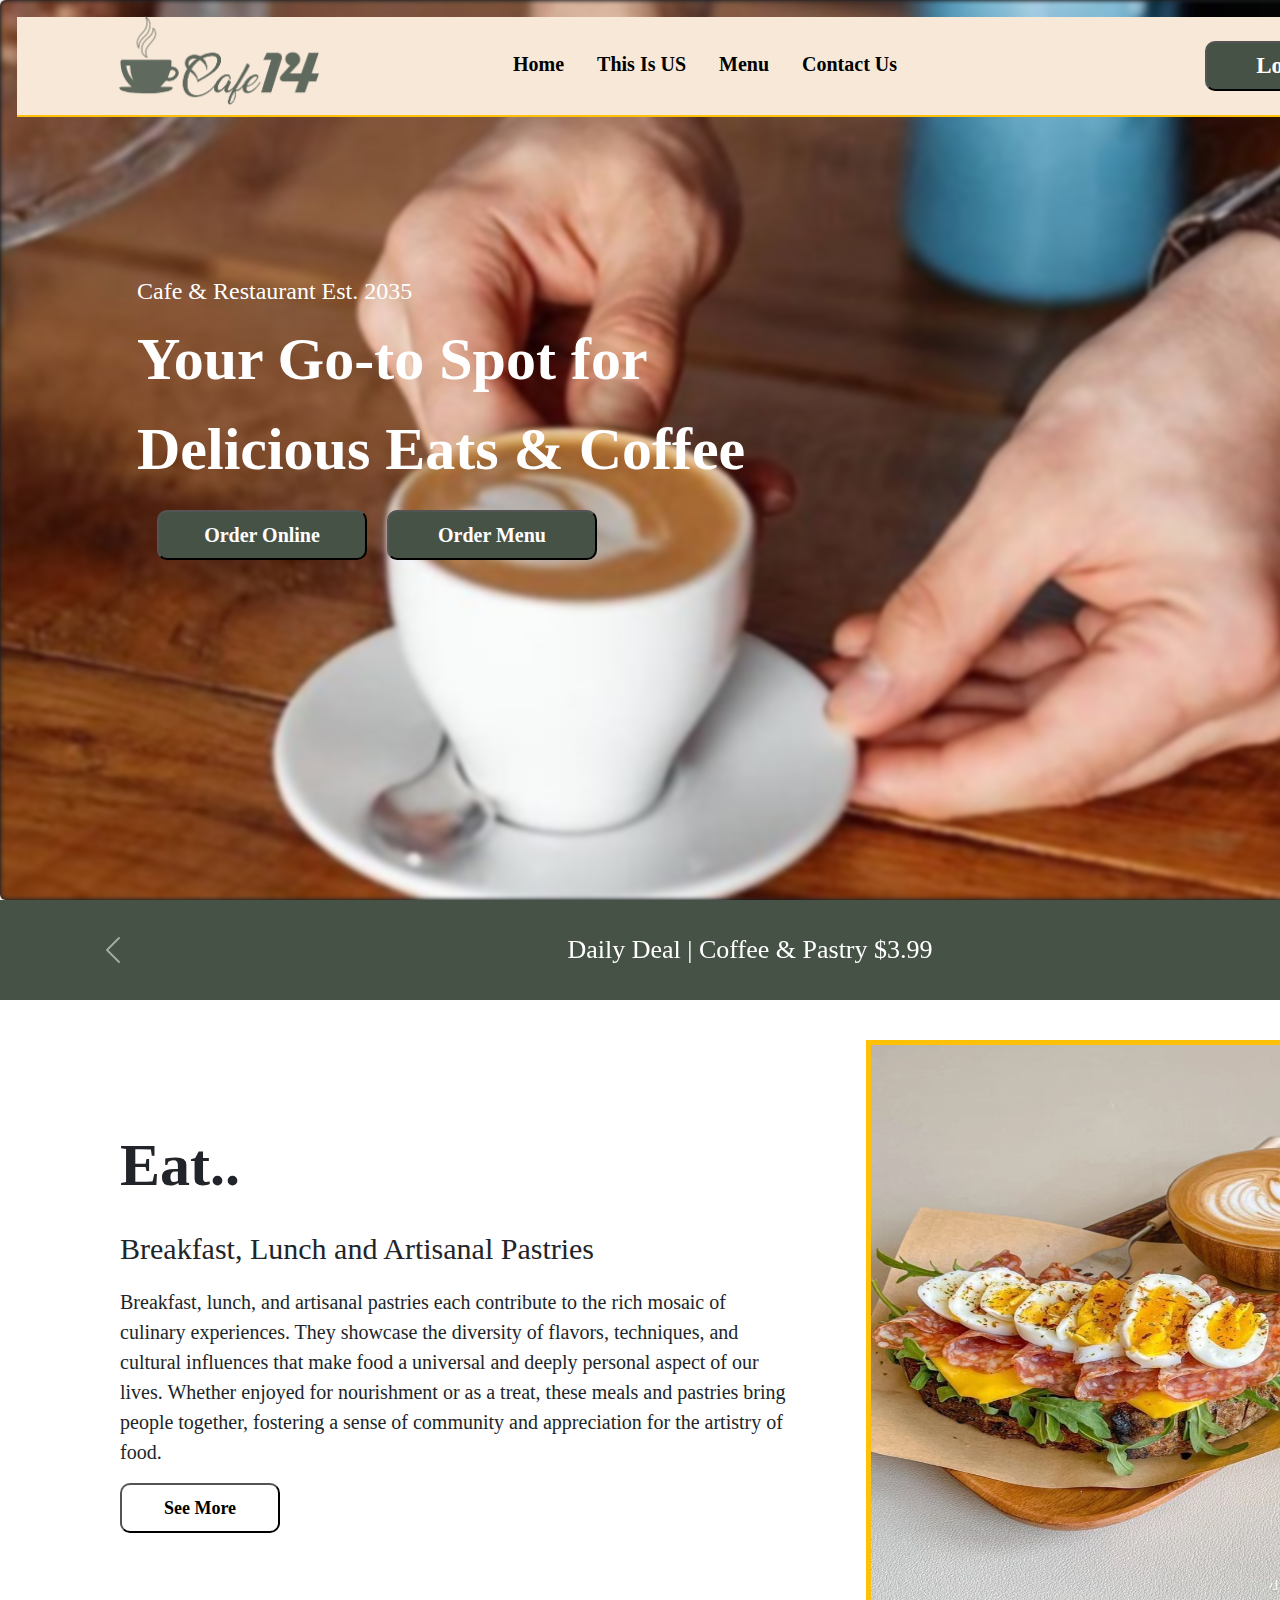
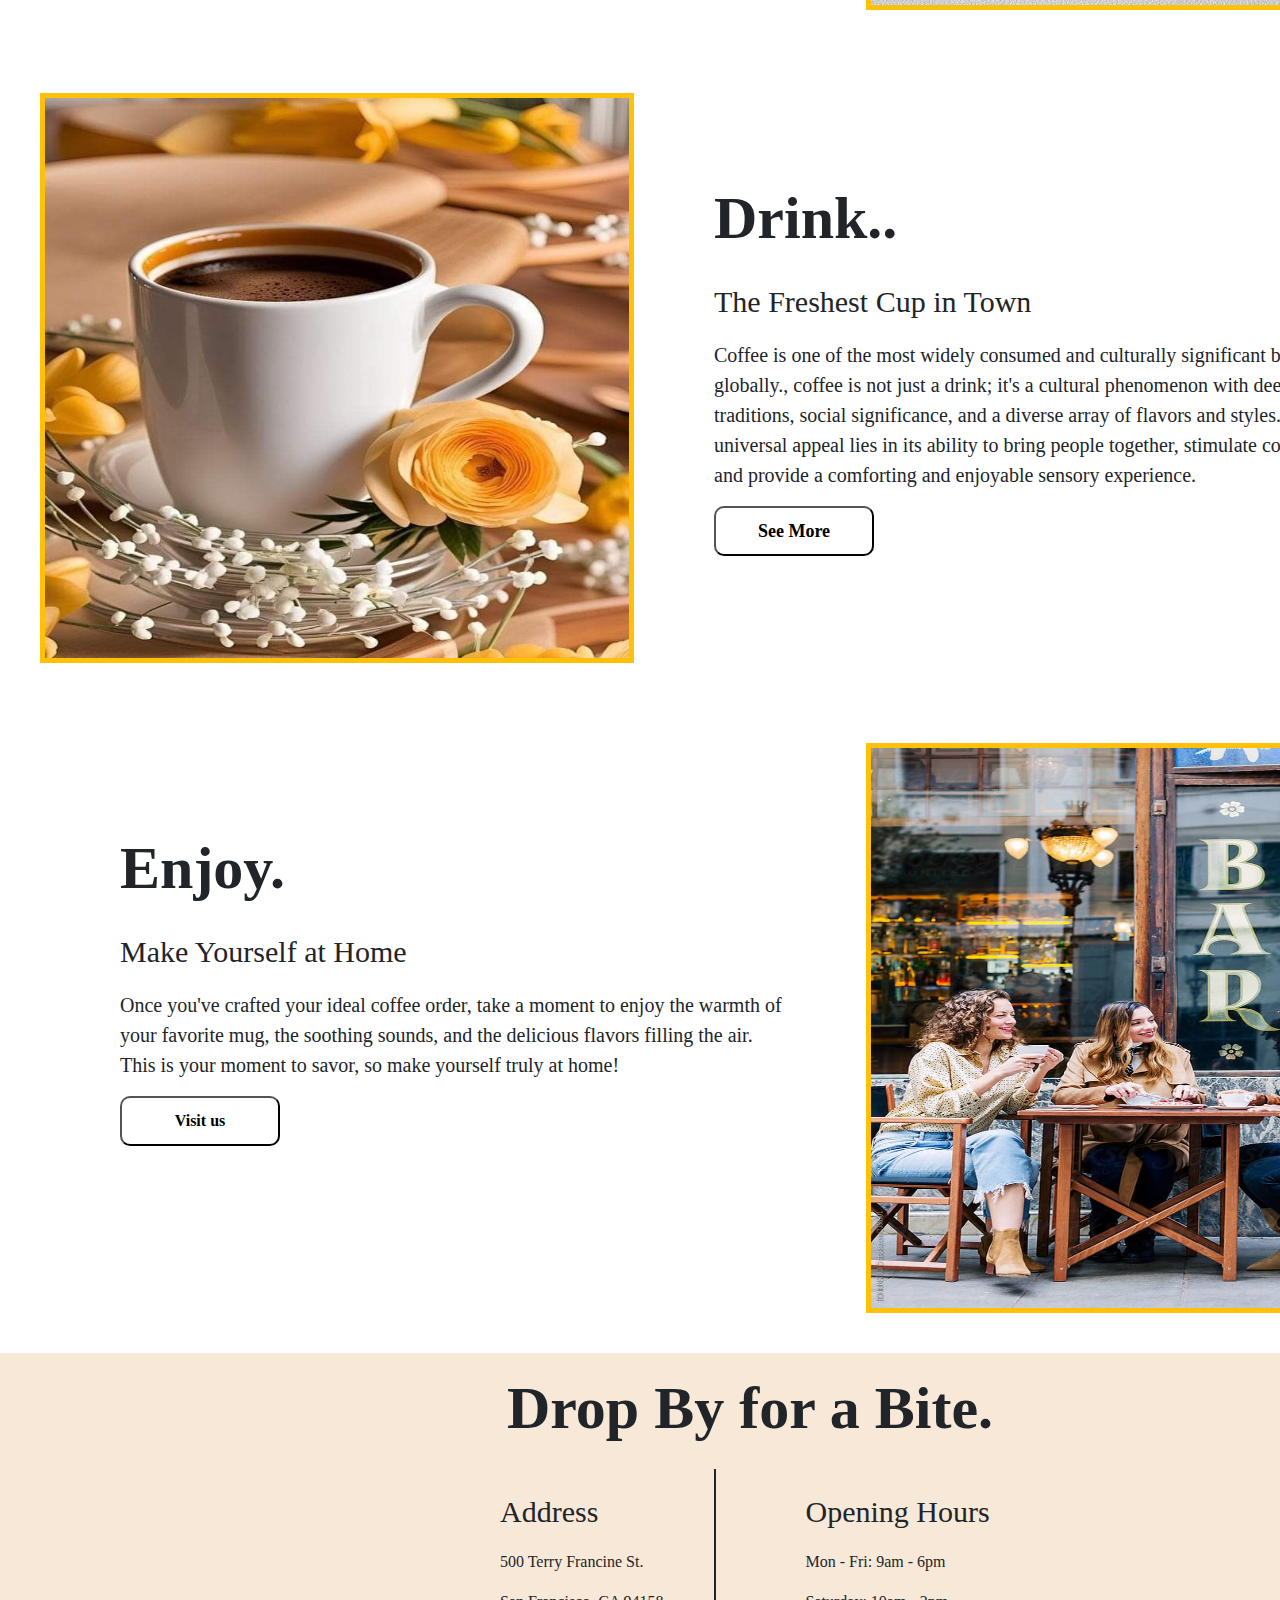
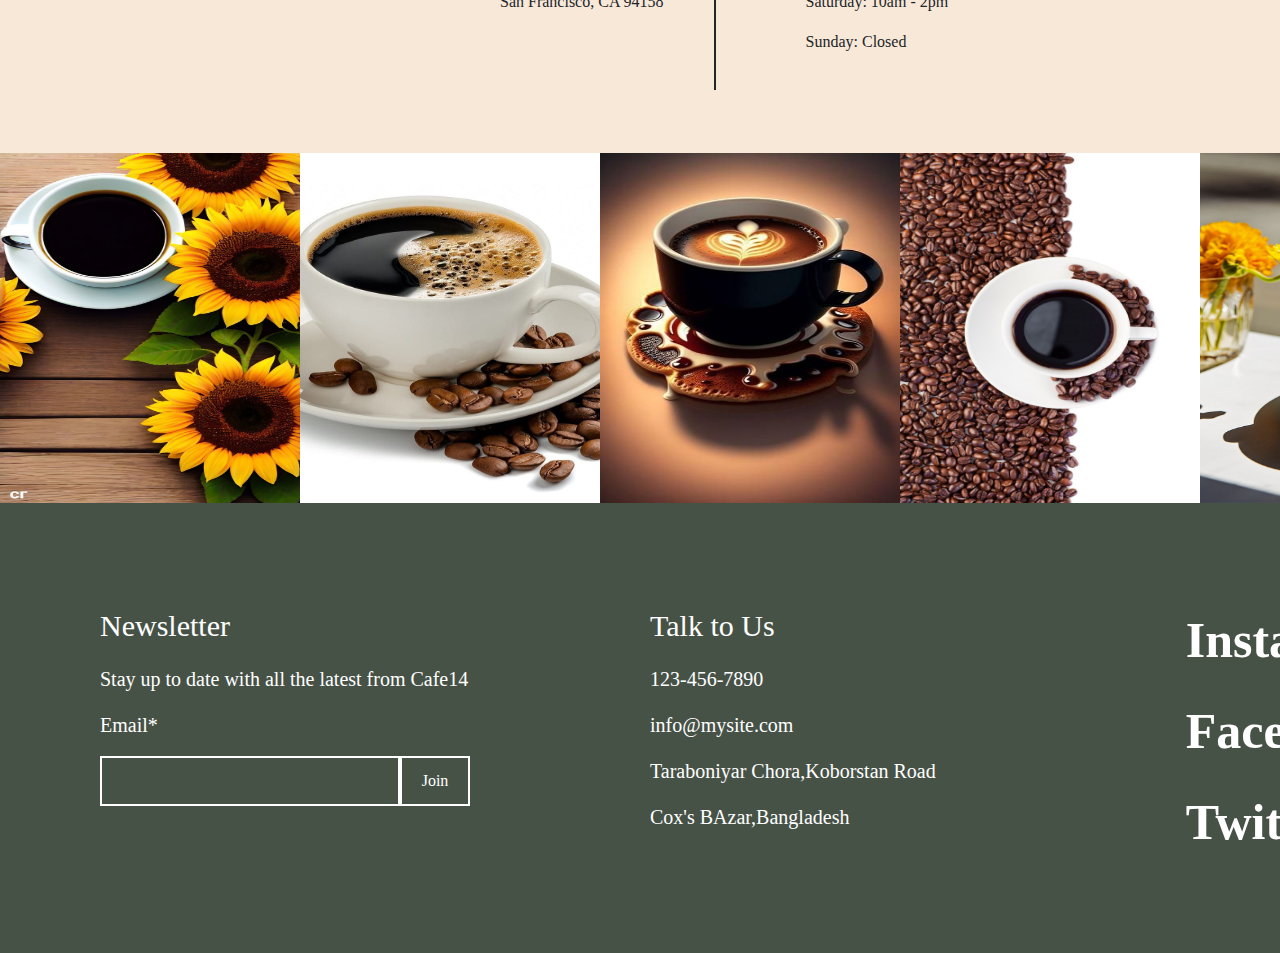
==== commit 36b9ae8c: "first commit" ====
--- a/index.html
+++ b/index.html
@@ -8,7 +8,7 @@
     <link rel="stylesheet" href="style.css">
   </head>
   <body>
-  <section>
+  <section class="main">
     <!-- 1st section -->
     <section>
         <div class="card bg-wal text-bg-dark">
@@ -122,6 +122,54 @@
                 </div>
             </div>
         </section>
+        <!-- Drop sec -->
+        <div class="drop">
+            <p class="drop-text">Drop By for a Bite.</p>
+            <div class="drop-flexx">
+                <div class="drop1 border-end border-2 border-dark">
+                    <p class="drop-p">Address</p>
+                    <p>500 Terry Francine St.</p>
+                    <p>San Francisco, CA 94158</p>
+                </div>
+                <div class="drop2">
+                    <p class="drop-p">Opening Hours</p>
+                    <p>Mon - Fri: 9am - 6pm</p>
+                    <p>​​Saturday: 10am - 2pm</p>
+                    <p>​Sunday: Closed</p>
+                </div>
+            </div>
+        </div>
+        <!-- pictures -->
+        <div class="d-flex">
+            <img src="./images/pic1.jpeg" class="imgs" alt="">
+            
+            <img src="./images/pic3.jpeg" class="imgs" alt="">
+            <img src="./images/pic4.jpeg" class="imgs" alt="">
+            <img src="./images/pic5.jpeg" class="imgs" alt="">
+            <img src="./images/pic6.jpeg" class="imgs" alt="">
+        </div>
+        <!-- footer -->
+        <div class="foot">
+            <div>
+                <p class="footp1">Newsletter</p>
+                <p class="footp2">Stay up to date with all the latest from Cafe14</p>
+                <p class="footp2">Email*</p>
+                <input type="text" value="" class="email"><button class="join">Join</button>
+            </div>
+            <div class="foott">
+                
+                <p class="footp1">Talk to Us</p>
+                <p class="footp2">123-456-7890</p>
+                 <p class="footp2">info@mysite.com​</p>
+                <p class="footp2">Taraboniyar Chora,Koborstan Road</p>
+                <p class="footp2">Cox's BAzar,Bangladesh</p>
+            </div>
+            <div class="foottt">
+                <p class="foot1">Instagram</p>
+                <p class="foot1">Facebook</p>
+                <p class="foot1">Twitter</p>
+            </div>
+        </div>
   </section>
     <script src="https://cdn.jsdelivr.net/npm/bootstrap@5.3.3/dist/js/bootstrap.bundle.min.js" integrity="sha384-YvpcrYf0tY3lHB60NNkmXc5s9fDVZLESaAA55NDzOxhy9GkcIdslK1eN7N6jIeHz" crossorigin="anonymous"></script>
   </body>
--- a/style.css
+++ b/style.css
@@ -1,5 +1,9 @@
 /* 1st section */
 /* dasktop */
+.main{
+    font-family: serif;
+    width: 1500px;
+}
  @media only screen and (min-width:801px){ 
 .card-img{
     height:100%;
@@ -12,7 +16,7 @@
 /* navbar */
 
 .navbar{
-    background-color: bisque;
+    background-color: rgb(248, 232, 216);
     height: 100px;
 }
 .colorr{
@@ -92,6 +96,11 @@
     .colorr{
         width: 100%;
     }
+    .card-img{
+        height:100%;
+        width: 100%;
+        filter: blur(2px);
+    }
     .logo{
         width: 150px;
         height: 80px;
@@ -134,9 +143,7 @@
 margin-top: 160px;
  
 }
-span{
-    color:rgb(71, 82, 71);
-}
+
 .sizee{
     font-size: 60px;
     font-weight: 700;
@@ -146,9 +153,9 @@
     height: 50px;
     font-weight: 700;
     font-size: 20px;
-    background-color:white;
+    background-color:rgb(71, 82, 71);
     border-radius: 10px;
-    color:rgb(71, 82, 71);
+    color:white;
     margin-left: 20px;
     
 }
@@ -202,7 +209,7 @@
         }
 }
 /* hover btn */
-.link1:hover{
+/* .link1:hover{
     color:rgb(71, 82, 71);
 }
 span:hover{
@@ -211,7 +218,7 @@
 .btn-middle:hover{
     background-color:rgb(71, 82, 71);
     color: white;
-}
+} */
 /* slider-sec */
 
 .slider{
@@ -636,4 +643,124 @@
     .enjoy-btn:hover{
         background-color:rgb(71, 82, 71);
         color:white;
-    }}+    }}
+    /* drop-sec */
+    /* Responsive */
+    @media only screen and (min-width:801px){
+    .drop{
+        height: 400px;
+        background-color: rgb(248, 232, 216);
+        text-align: center;
+        padding-top: 10px;
+    }
+ 
+    .drop-flexx{
+        display: flex;
+        text-align: center;
+        margin-left: 500px;
+
+    }
+    .drop-text{
+        font-size: 60px;
+        font-weight: 700;
+        font-family: serif;
+    }
+   .drop1{
+    text-align: start;
+    padding-right: 50px;
+    padding-top: 20px;
+    
+   }
+   .drop2{
+    text-align: start;
+    margin-left: 70px;
+    padding: 20px;
+   }
+   .drop-p{
+    font-size: 30px;
+    font-family: serif;
+   }}
+   /* mobile */
+   @media only screen and (max-width:600px){
+    .drop{
+        height: 400px;
+        background-color:wheat;
+        text-align: center;
+        padding-top: 10px;
+    }
+ 
+    .drop-flexx{
+        display: flex;
+        text-align: center;
+        margin-left:100px;
+
+    }
+    .drop-text{
+        font-size: 50px;
+        font-weight: 700;
+        font-family: serif;
+    }
+   .drop1{
+    text-align: start;
+    padding-right: 50px;
+    padding-top: 20px;
+    
+   }
+   .drop2{
+    text-align: start;
+    margin-left: 0px;
+    padding: 20px;
+   }
+   .drop-p{
+    font-size: 30px;
+    font-family: serif;
+   }
+   }
+   /* pictures */
+   .imgs{
+    width: 300px;
+    height: 350px
+   }
+   /* footer */
+   .foot{
+    height: 450px;
+    background-color:rgb(71, 82, 71);
+    display: flex;
+    padding-left: 100px;
+    padding-top: 100px;
+    
+   }
+   .foott{
+    margin-left: 180px;
+   }
+   .foottt{
+    margin-left: 250px;
+   }
+   .footp1{
+    font-size: 30px;
+   
+    color: white;
+   }
+   .footp2{
+    font-size: 20px;
+    
+    color: white;
+   }
+   .foot1{
+    font-weight: 600;
+    color: white;
+    font-size: 50px;
+   }
+   .email{
+    width: 300px;
+    height: 50px;
+    background-color: transparent;
+    border: 2px solid white;
+   }
+   .join{
+    width: 70px;
+    height: 50px;
+    background-color: transparent;
+    border: 2px solid white;
+    color: white;
+   }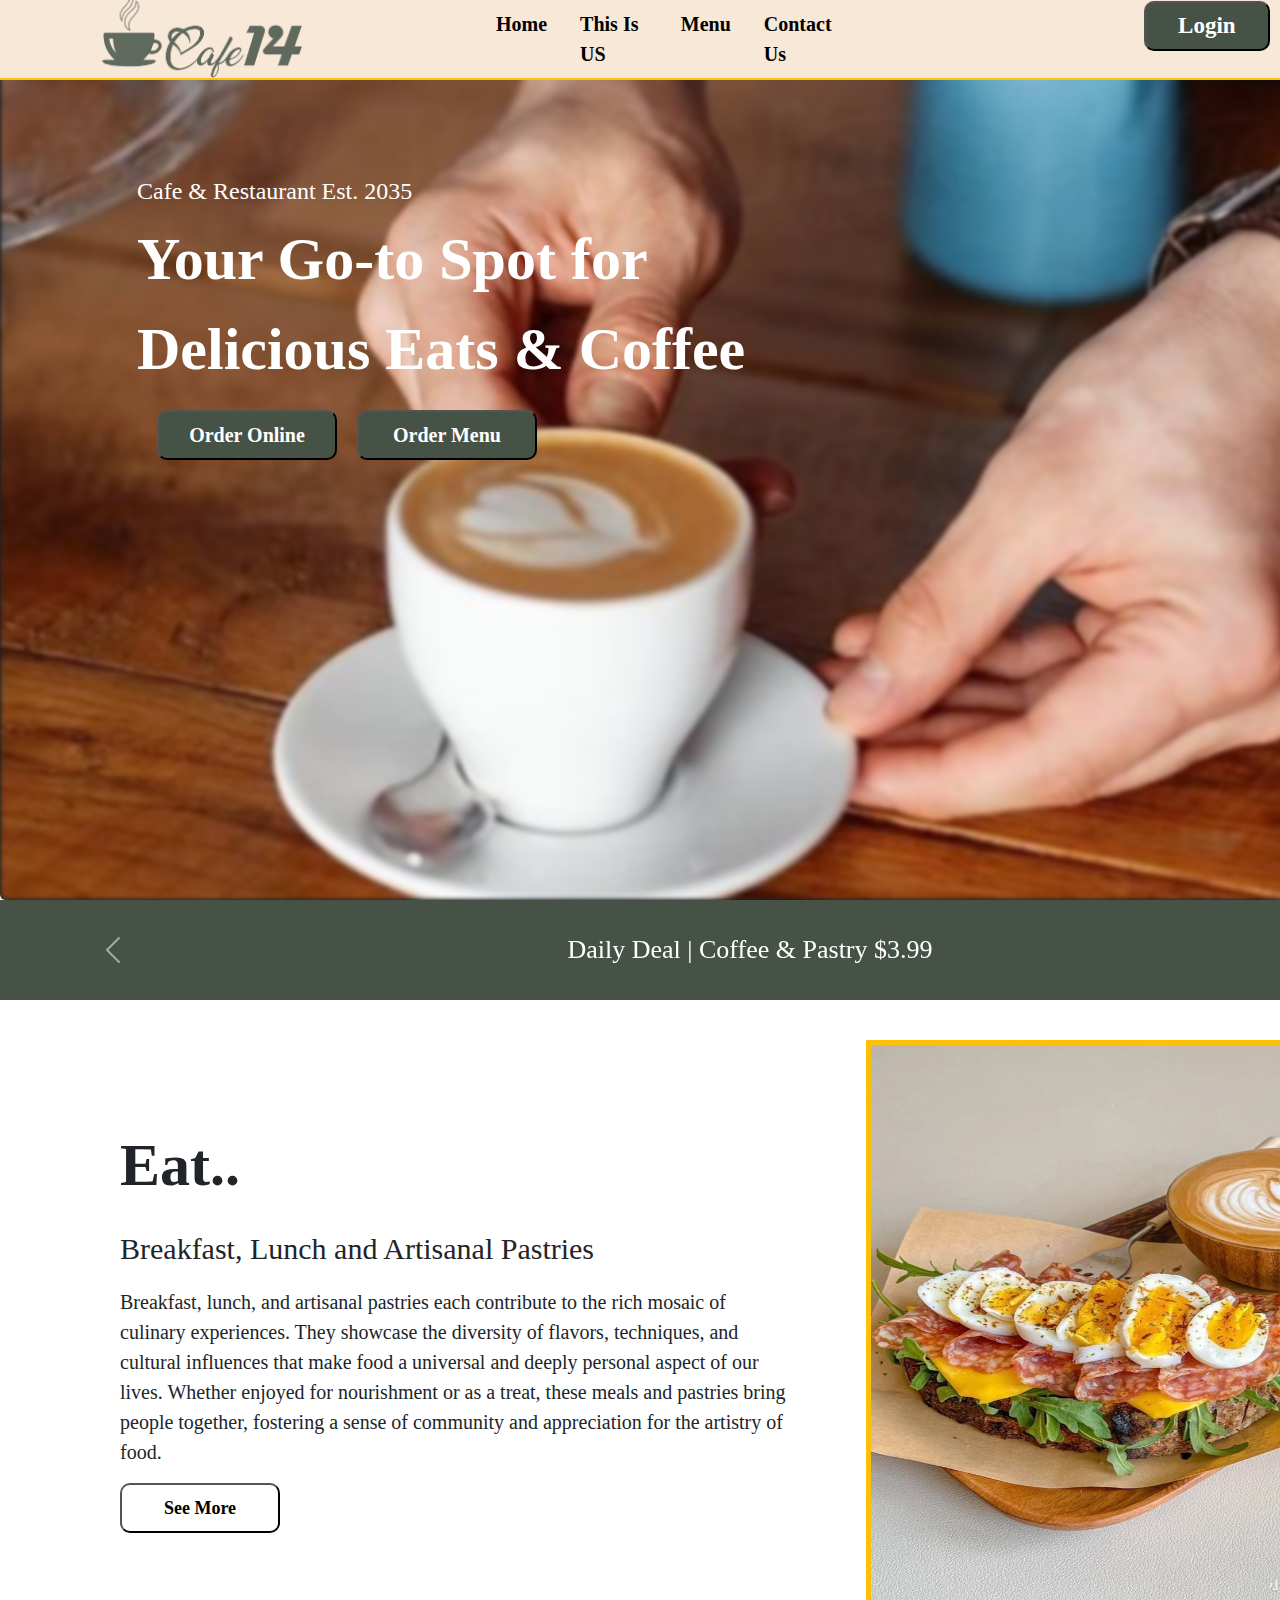
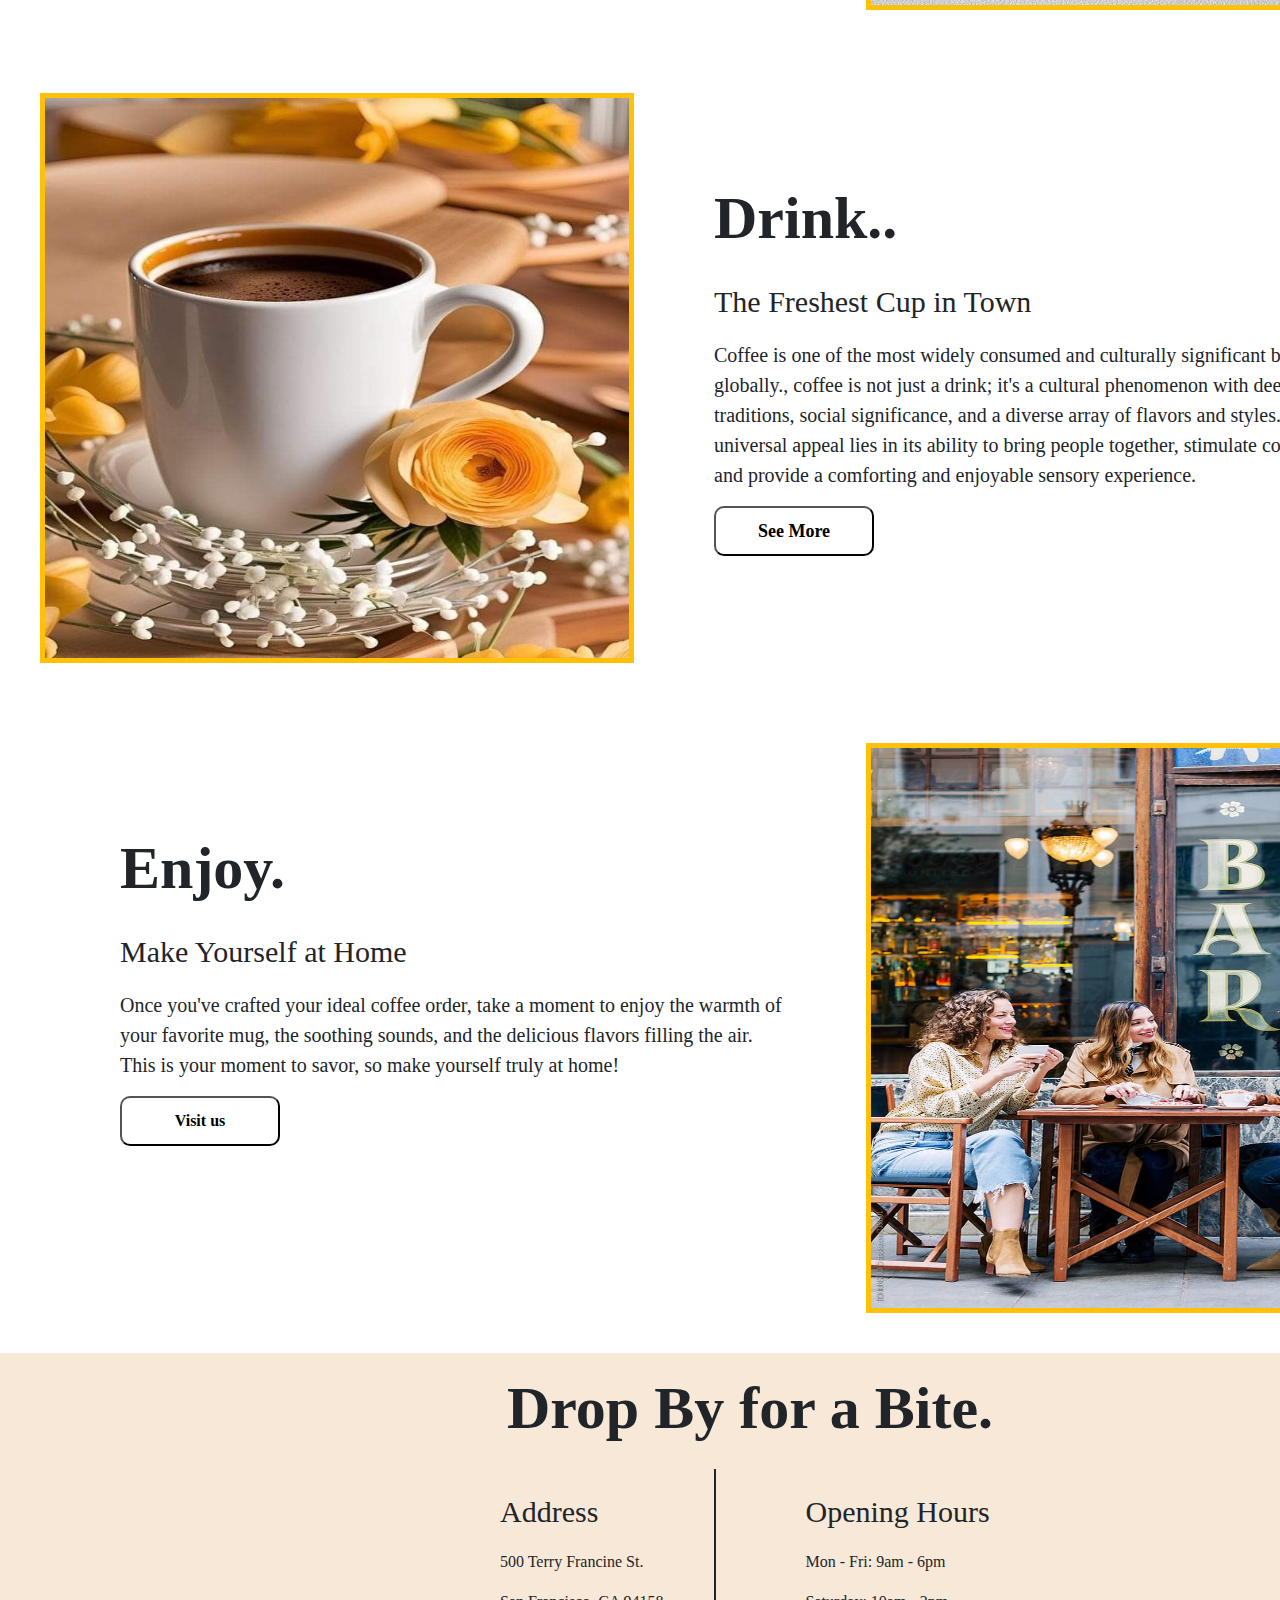
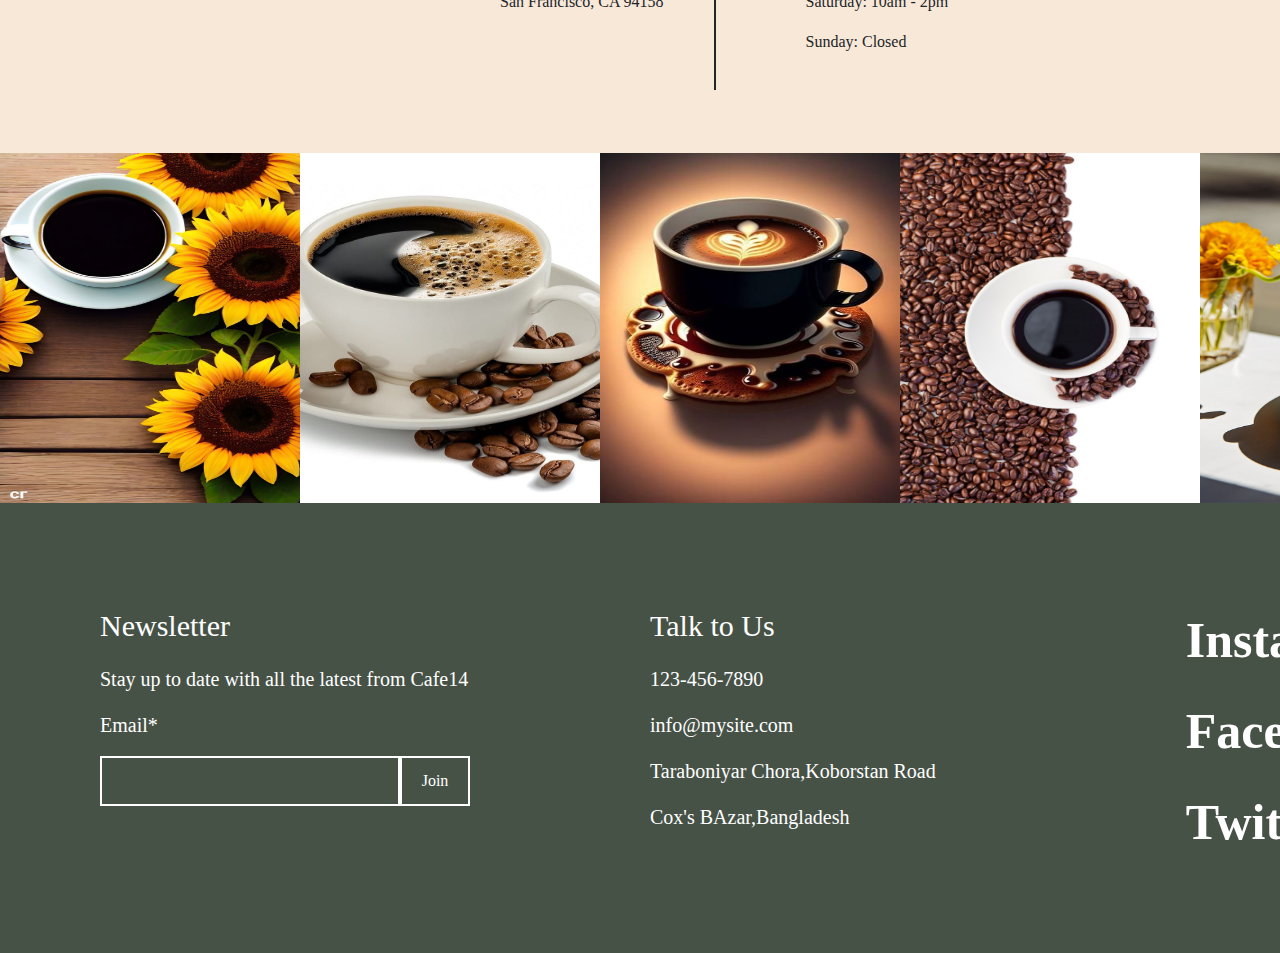
==== commit f52ea9a4: "done" ====
--- a/index.html
+++ b/index.html
@@ -16,7 +16,7 @@
             <div class="card-img-overlay">
                 <!-- Navbar -->
                 <div>
-                    <nav class="navbar navv navbar-expand-lg border-bottom border-warning border-2">
+                    <nav class="navbar navv navbar-expand-lg border-bottom border-warning fixed-top border-2">
                         <div class="container-fluid">
                           <a class="navbar-brand" href="#">
                             <img src="images/Cafe 14 Loogo.png" class="logo" alt="">
--- a/style.css
+++ b/style.css
@@ -17,7 +17,7 @@
 
 .navbar{
     background-color: rgb(248, 232, 216);
-    height: 100px;
+    height: 80px;
 }
 .colorr{
     width: 100%;
@@ -149,7 +149,7 @@
     font-weight: 700;
 }
 .btn-middle{
-    width: 210px;
+    width: 180px;
     height: 50px;
     font-weight: 700;
     font-size: 20px;
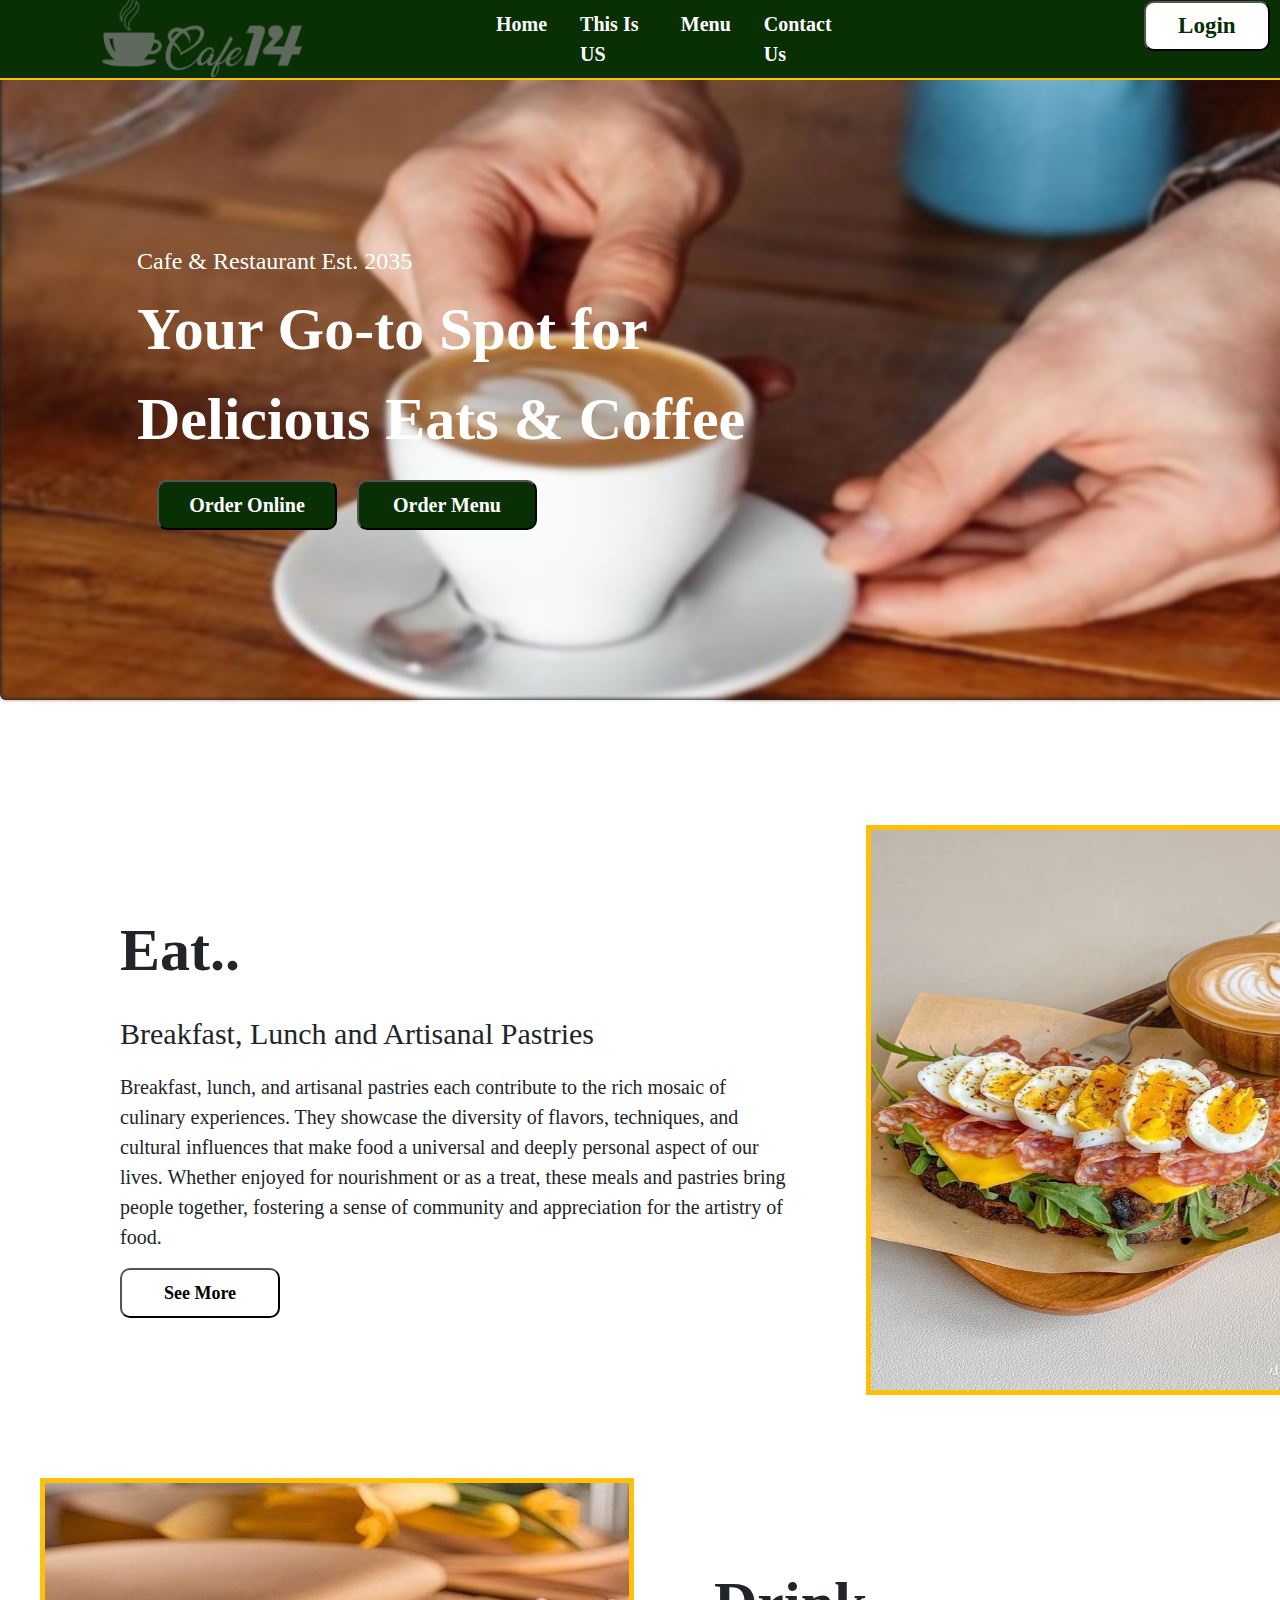
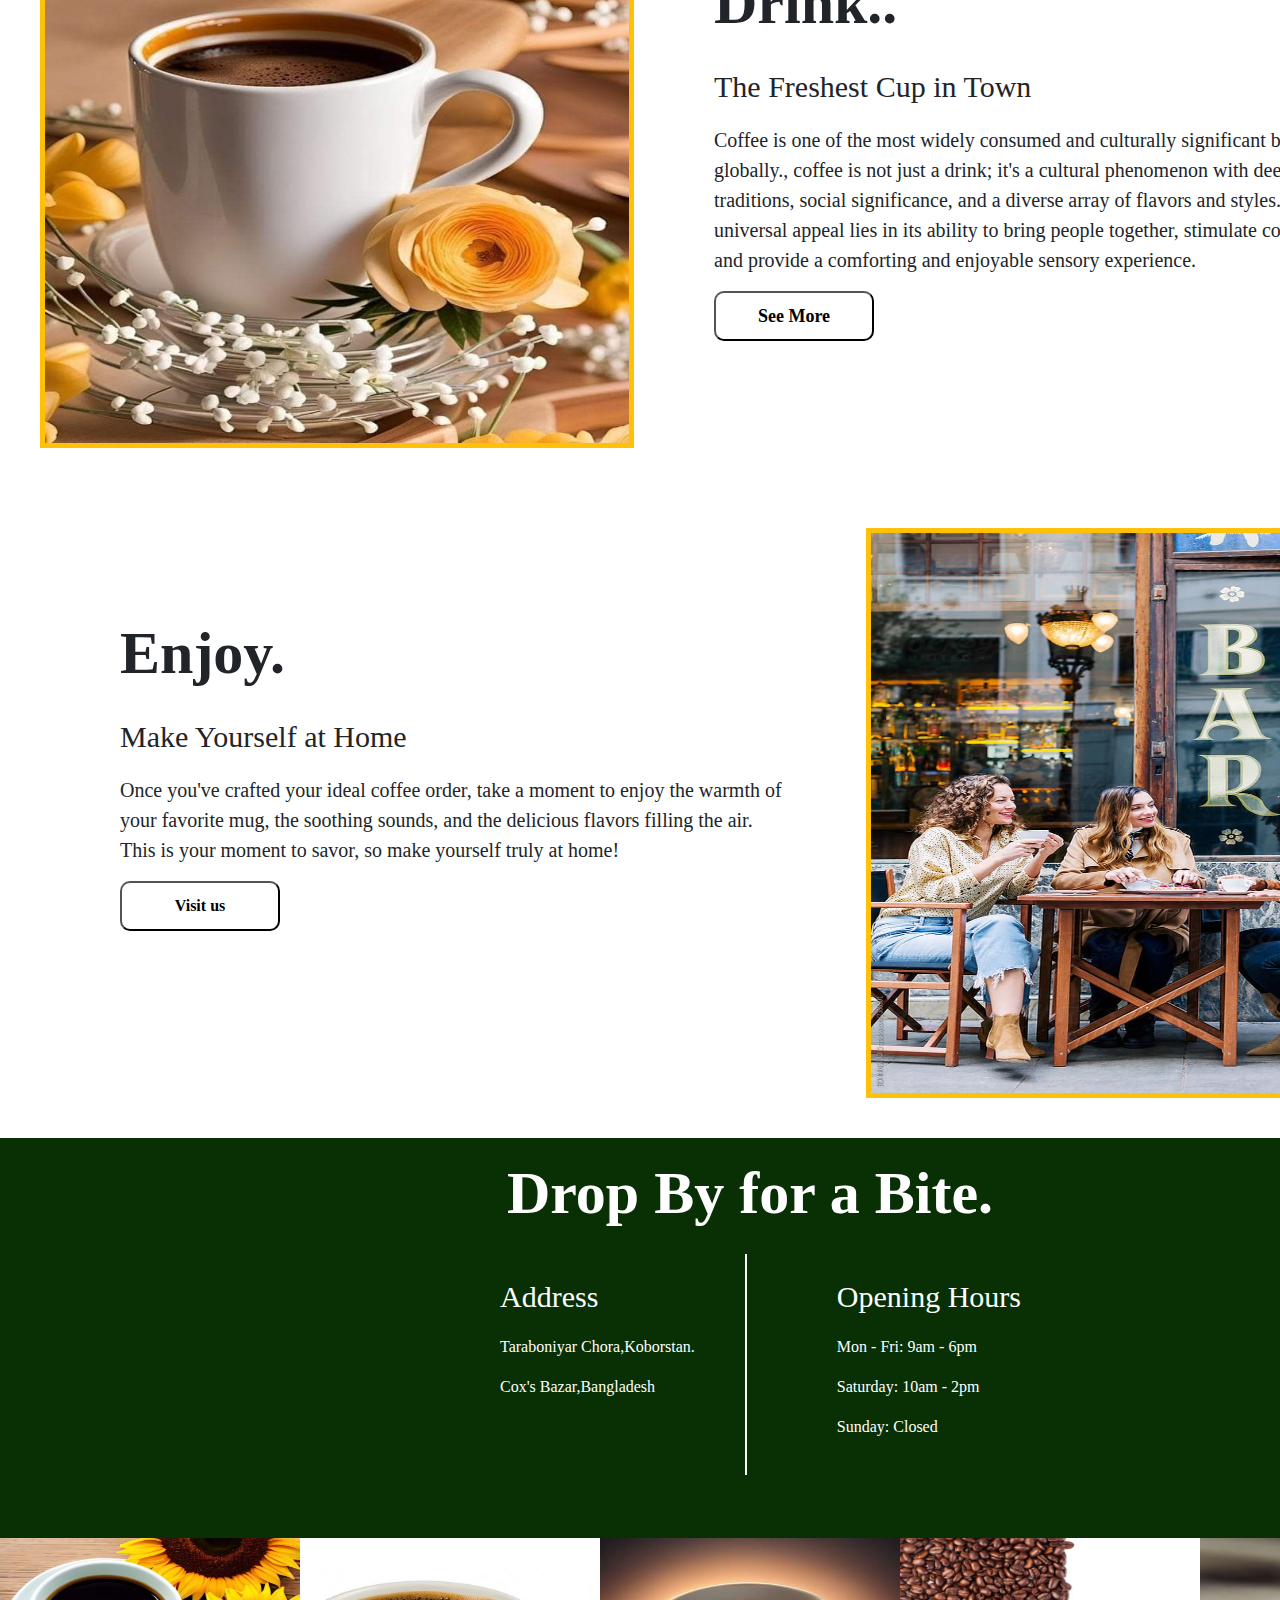
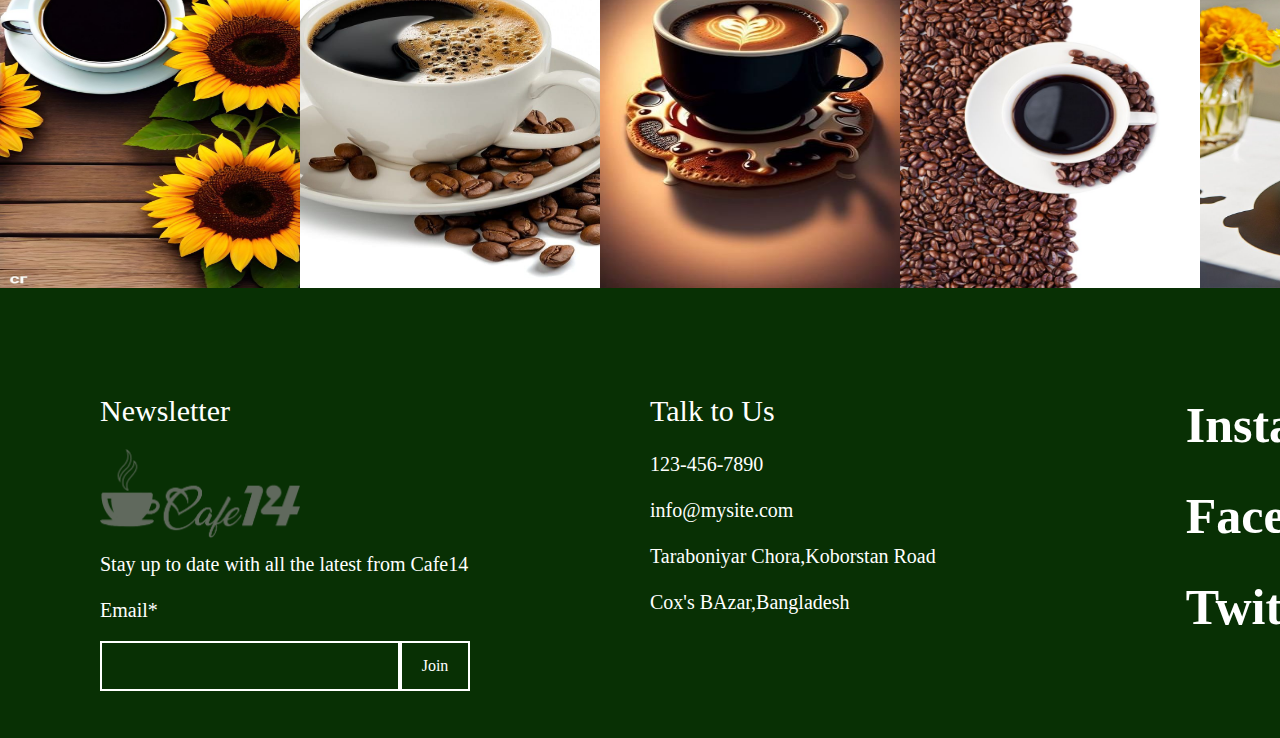
==== commit ef4d51d2: "first commit" ====
--- a/index.html
+++ b/index.html
@@ -3,7 +3,7 @@
   <head>
     <meta charset="utf-8">
     <meta name="viewport" content="width=device-width, initial-scale=1">
-    <title>G-Protect-3</title>
+    <title>Cafe14</title>
     <link href="https://cdn.jsdelivr.net/npm/bootstrap@5.3.3/dist/css/bootstrap.min.css" rel="stylesheet" integrity="sha384-QWTKZyjpPEjISv5WaRU9OFeRpok6YctnYmDr5pNlyT2bRjXh0JMhjY6hW+ALEwIH" crossorigin="anonymous">
     <link rel="stylesheet" href="style.css">
   </head>
@@ -28,10 +28,10 @@
                           <div class="collapse navbar-collapse" id="navbarNavAltMarkup">
                             <div class="colorr">
                             <div class="navbar-nav">
-                              <a class="nav-link active link2" aria-current="page" href="#">Home</a>
-                              <a class="nav-link link1" href="#">This Is US</a>
-                              <a class="nav-link link1" href="#">Menu</a>
-                              <a class="nav-link link1" href="#">Contact Us</a>
+                              <a class="nav-link active text-light" aria-current="page" href="#">Home</a>
+                              <a class="nav-link link1" href="indexus.html">This Is US</a>
+                              <a class="nav-link link1" href="menu.html">Menu</a>
+                              <a class="nav-link link1" href="contact.html">Contact Us</a>
                               <button class="btn-nav">Login</button>
                             </div>
                             
@@ -126,10 +126,10 @@
         <div class="drop">
             <p class="drop-text">Drop By for a Bite.</p>
             <div class="drop-flexx">
-                <div class="drop1 border-end border-2 border-dark">
+                <div class="drop1 border-end border-2 border-light">
                     <p class="drop-p">Address</p>
-                    <p>500 Terry Francine St.</p>
-                    <p>San Francisco, CA 94158</p>
+                    <p>Taraboniyar Chora,Koborstan.</p>
+                    <p>Cox's Bazar,Bangladesh</p>
                 </div>
                 <div class="drop2">
                     <p class="drop-p">Opening Hours</p>
@@ -152,6 +152,7 @@
         <div class="foot">
             <div>
                 <p class="footp1">Newsletter</p>
+                <img src="images/Cafe 14 Loogo.png" class="logo" alt="">
                 <p class="footp2">Stay up to date with all the latest from Cafe14</p>
                 <p class="footp2">Email*</p>
                 <input type="text" value="" class="email"><button class="join">Join</button>
--- a/style.css
+++ b/style.css
@@ -11,13 +11,14 @@
     filter: blur(2px);
 }
 .bg-wal{
-    height:900px;
+    height:700px;
 }
 /* navbar */
 
 .navbar{
-    background-color: rgb(248, 232, 216);
+    background-color: rgb(8,48,4);
     height: 80px;
+    
 }
 .colorr{
     width: 100%;
@@ -28,10 +29,10 @@
 }
 .link1{
     margin-left: 17px;
-    color:black;
+    color:white;
 }
 .link2{
-    color:rgb(71, 82, 71);
+    color:white;
 }
 .navbar-nav{
 font-weight: 700;
@@ -44,9 +45,9 @@
     height: 50px;
     font-weight: 700;
     font-size: 23px;
-    background-color: rgb(71, 82, 71);
+    background-color: white;
     border-radius: 10px;
-    color: white;
+    color:rgb(8,48,4);
    margin-left: 300px;
 }
 .logo{
@@ -65,7 +66,7 @@
     }
     .navbar-brand{
         font-size: 50px;
-        color: rgb(71, 82, 71);
+        color: rgb(8,48,4);
         font-weight: 700;
     }
   
@@ -84,7 +85,7 @@
         height: 40px;
         font-weight: 700;
         font-size: 20px;
-        background-color: rgb(71, 82, 71);
+        background-color: rgb(8,48,4);
         border-radius: 10px;
         color: white;
       margin-left: 190px;
@@ -107,7 +108,7 @@
     }
     .navbar-brand{
         font-size: 40px;
-        color: rgb(71, 82, 71);
+        color: rgb(8,48,4);
         font-weight: 700;
     }
   
@@ -126,7 +127,7 @@
         height: 40px;
         font-weight: 700;
         font-size: 20px;
-        background-color: rgb(71, 82, 71);
+        background-color: rgb(8,48,4);
         border-radius: 10px;
         color: white;
       margin-left: 190px;
@@ -140,7 +141,7 @@
 @media only screen and (min-width:801px){ 
 .middle-text{
 margin-left: 120px;
-margin-top: 160px;
+margin-top: 230px;
  
 }
 
@@ -153,7 +154,7 @@
     height: 50px;
     font-weight: 700;
     font-size: 20px;
-    background-color:rgb(71, 82, 71);
+    background-color:rgb(8,48,4);
     border-radius: 10px;
     color:white;
     margin-left: 20px;
@@ -177,7 +178,7 @@
             height: 40px;
             font-weight: 700;
             font-size: 13px;
-            background-color:rgb(71, 82, 71);
+            background-color:rgb(8,48,4);
             border-radius: 10px;
             color: white;
             margin-left: 10px;
@@ -201,7 +202,7 @@
             height: 40px;
             font-weight: 700;
             font-size: 13px;
-            background-color:rgb(71, 82, 71);
+            background-color:rgb(8,48,4);
             border-radius: 10px;
             color: white;
             margin-left: 10px;
@@ -209,8 +210,8 @@
         }
 }
 /* hover btn */
-/* .link1:hover{
-    color:rgb(71, 82, 71);
+ .link1:hover{
+    color:orange;
 }
 span:hover{
     color: black;  
@@ -223,7 +224,7 @@
 
 .slider{
     height: 100px;
-    background-color: rgb(71, 82, 71);
+    background-color: rgb(8,48,4);
 }
 .slider-text {
     text-align: center;
@@ -276,7 +277,7 @@
     color:black;
 }
 .eat-btn:hover{
-    background-color:rgb(71, 82, 71);
+    background-color:rgb(8,48,4);
     color:white;
 }}
 /* tap */
@@ -320,7 +321,7 @@
         color:black;
     }
     .eat-btn:hover{
-        background-color:rgb(71, 82, 71);
+        background-color:rgb(8,48,4);
         color:white;
     } 
 }
@@ -365,7 +366,7 @@
         color:black;
     }
     .eat-btn:hover{
-        background-color:rgb(71, 82, 71);
+        background-color:rgb(8,48,4);
         color:white;
     }
 }
@@ -414,7 +415,7 @@
     color:black;
 }
 .drink-btn:hover{
-    background-color:rgb(71, 82, 71);
+    background-color:rgb(8,48,4);
     color:white;
 }}
 /* tap */
@@ -458,7 +459,7 @@
         color:black;
     }
     .drink-btn:hover{
-        background-color:rgb(71, 82, 71);
+        background-color:rgb(8,48,4);
         color:white;
     }
 }
@@ -502,7 +503,7 @@
         color:black;
     }
     .drink-btn:hover{
-        background-color:rgb(71, 82, 71);
+        background-color:rgb(8,48,4);
         color:white;
     }
 }
@@ -551,7 +552,7 @@
     color:black;
 }
 .enjoy-btn:hover{
-    background-color:rgb(71, 82, 71);
+    background-color:rgb(8,48,4);
     color:white;
 }}
 /* tab*/
@@ -597,7 +598,7 @@
         color:black;
     }
     .enjoy-btn:hover{
-        background-color:rgb(71, 82, 71);
+        background-color:rgb(8,48,4);
         color:white;
     }}
     /* mobile */
@@ -641,7 +642,7 @@
         color:black;
     }
     .enjoy-btn:hover{
-        background-color:rgb(71, 82, 71);
+        background-color:rgb(8,48,4);
         color:white;
     }}
     /* drop-sec */
@@ -649,9 +650,10 @@
     @media only screen and (min-width:801px){
     .drop{
         height: 400px;
-        background-color: rgb(248, 232, 216);
+        background-color: rgb(8,48,4);
         text-align: center;
         padding-top: 10px;
+        color:white;
     }
  
     .drop-flexx{
@@ -721,10 +723,13 @@
     width: 300px;
     height: 350px
    }
+   .imgs:hover{
+    transform: scale(1.5);
+   }
    /* footer */
    .foot{
     height: 450px;
-    background-color:rgb(71, 82, 71);
+    background-color:rgb(8,48,4);
     display: flex;
     padding-left: 100px;
     padding-top: 100px;
